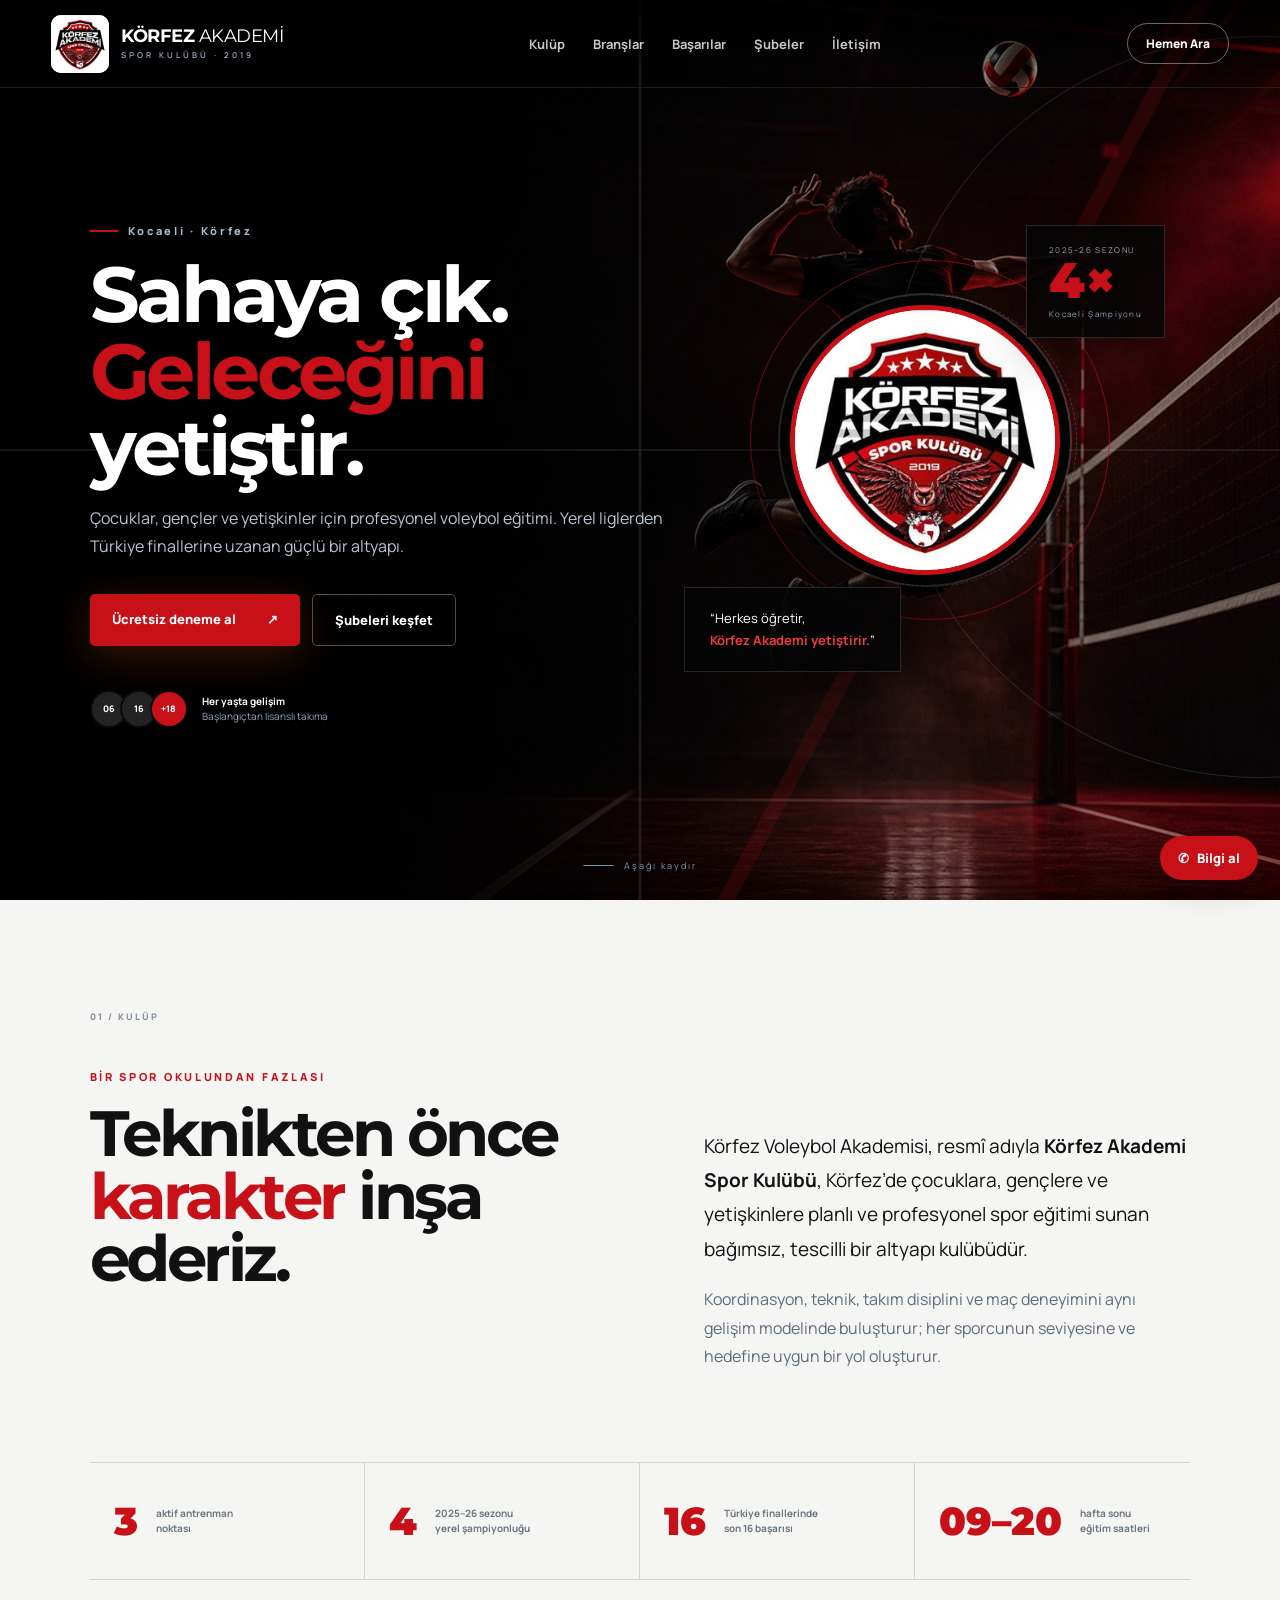
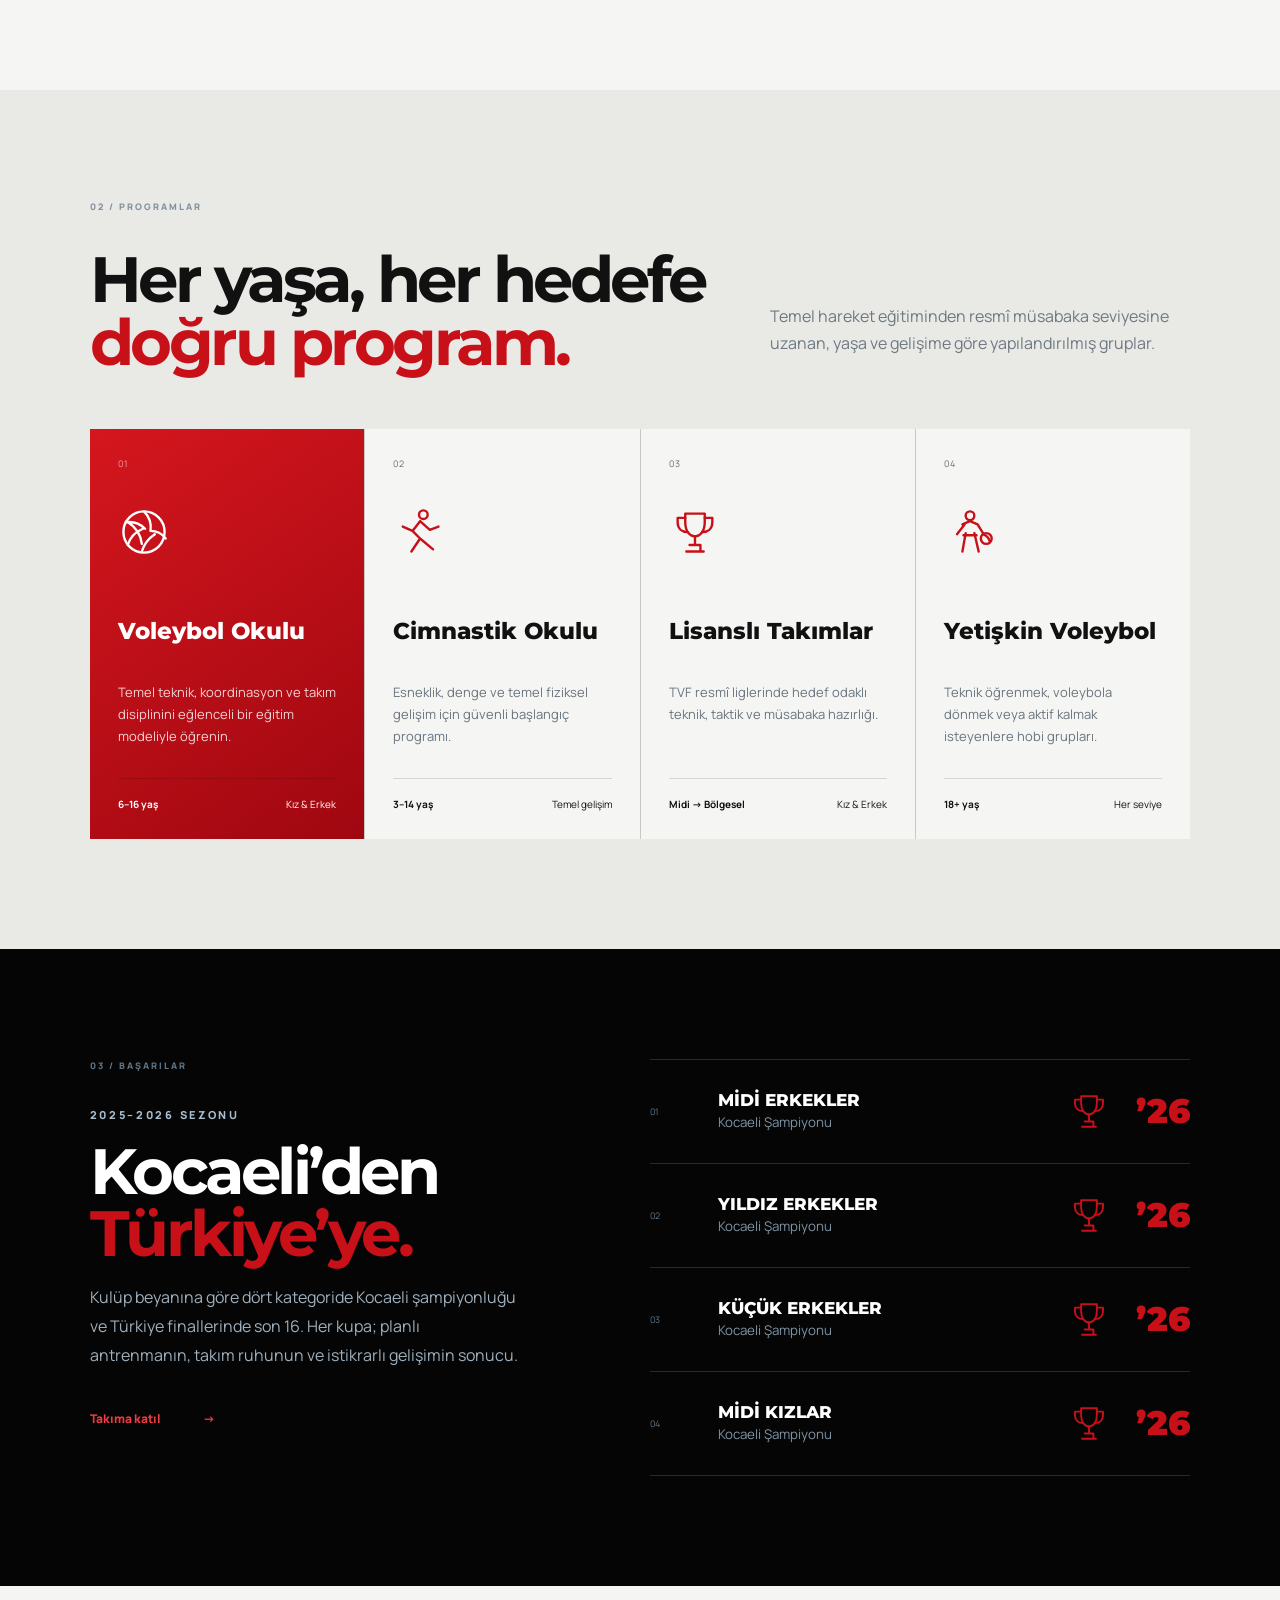
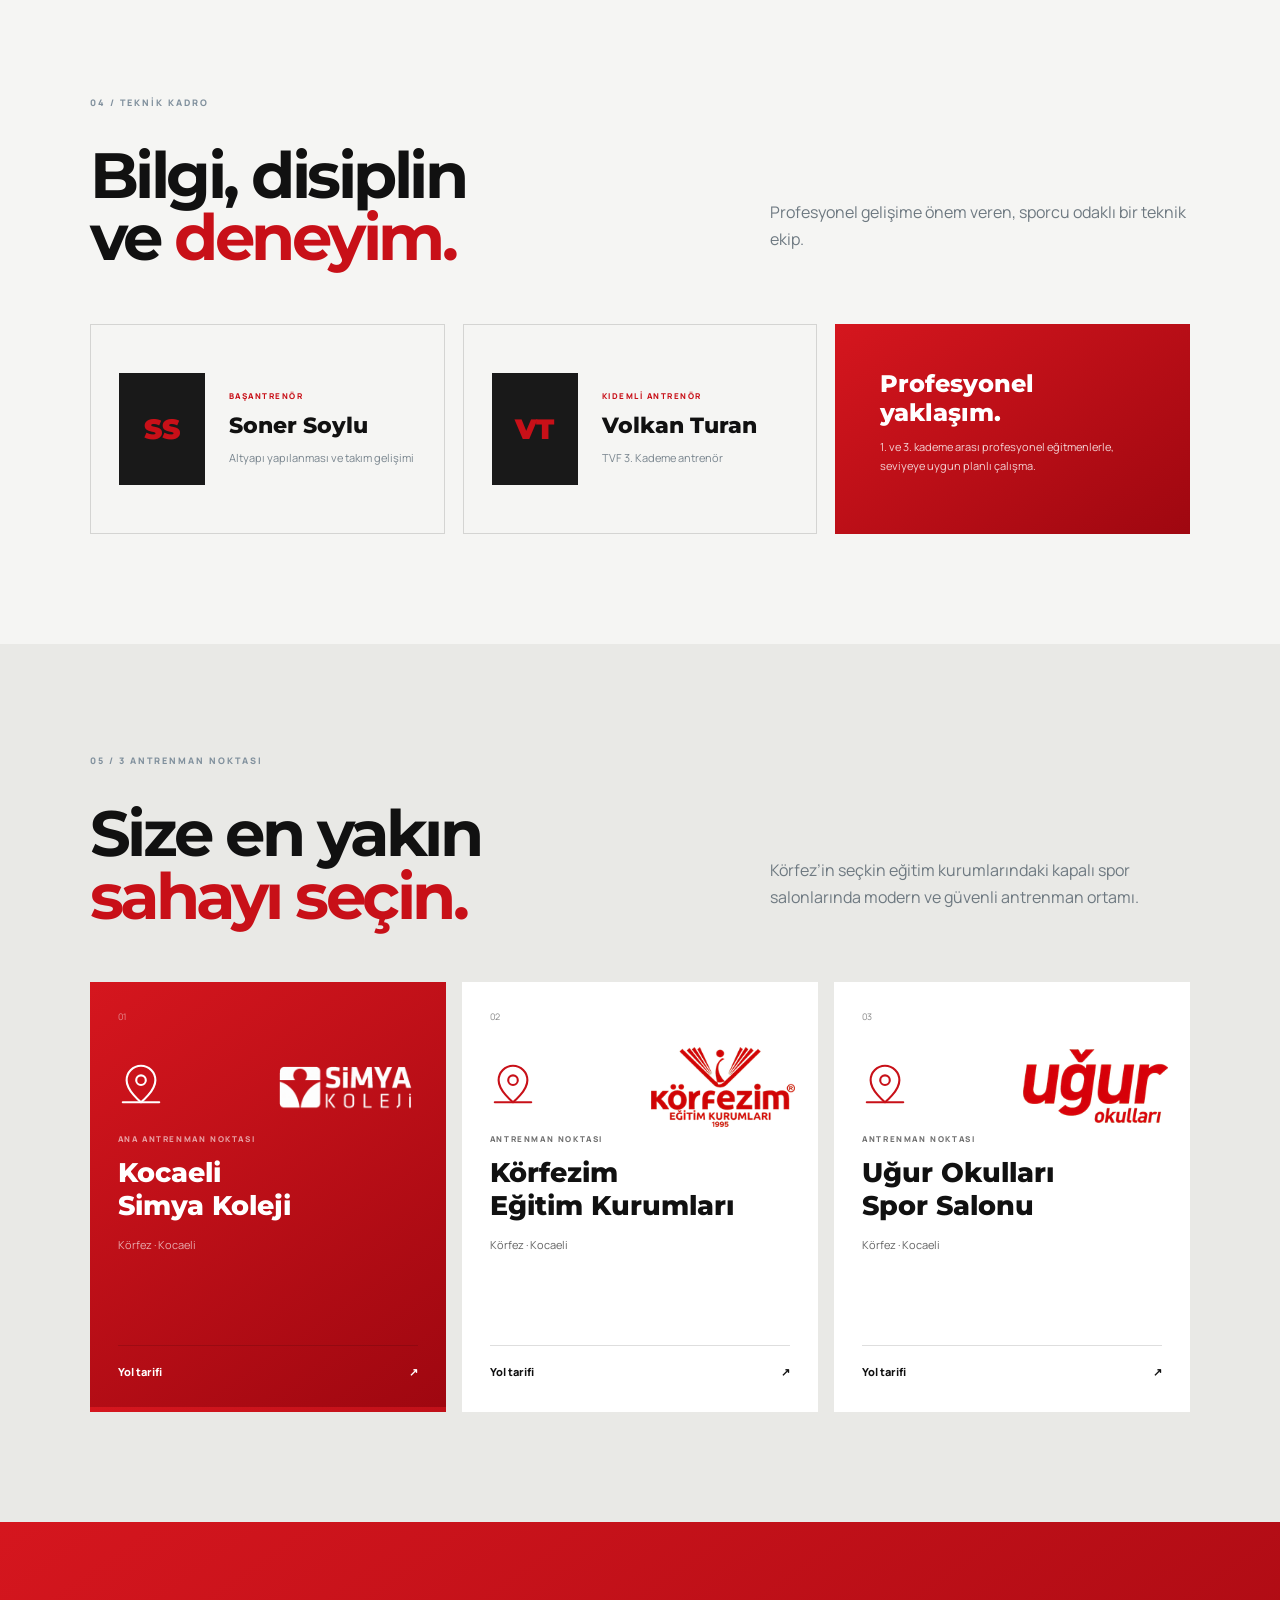
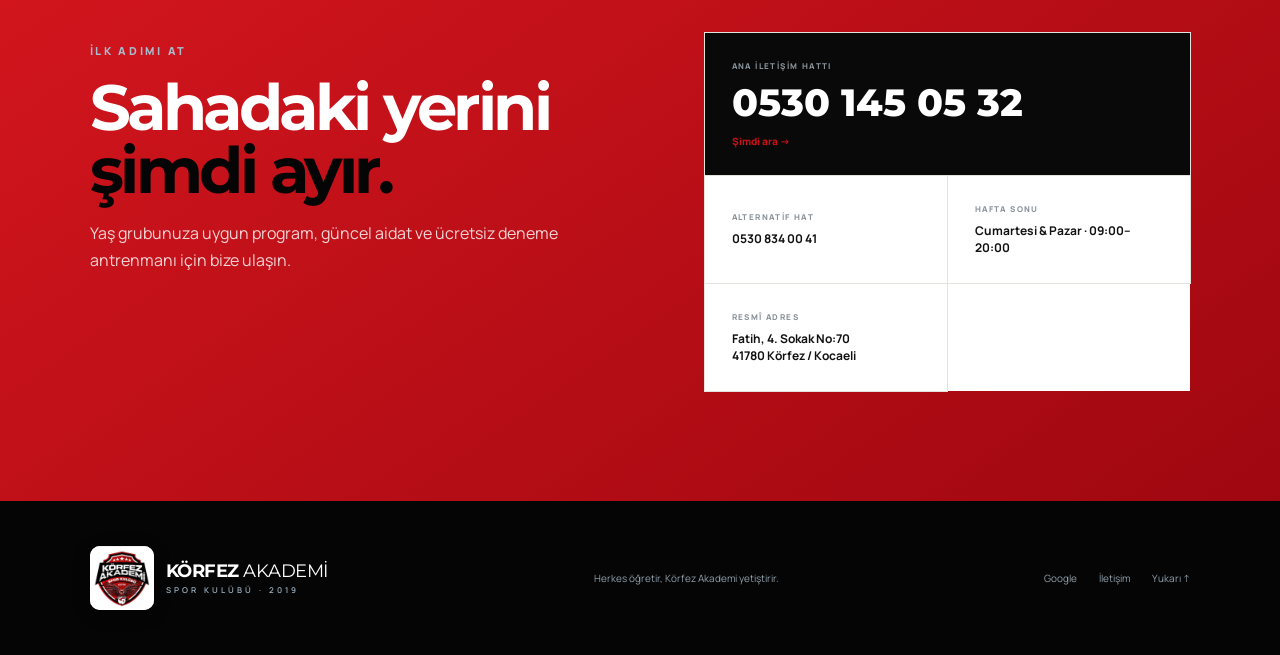
==== index.html @ 5348ca8a "Körfez Akademi web sitesini yayınla" ====
<!doctype html>
<html lang="tr">
<head>
  <meta charset="utf-8">
  <meta name="viewport" content="width=device-width, initial-scale=1">
  <meta name="description" content="Körfez Akademi Spor Kulübü — çocuklar, gençler ve yetişkinler için profesyonel voleybol ve cimnastik eğitimi.">
  <title>Körfez Akademi Spor Kulübü</title>
  <link rel="preconnect" href="https://fonts.googleapis.com">
  <link rel="preconnect" href="https://fonts.gstatic.com" crossorigin>
  <link href="https://fonts.googleapis.com/css2?family=Manrope:wght@400;500;600;700;800&family=Montserrat:wght@700;800;900&display=swap" rel="stylesheet">
  <link rel="stylesheet" href="styles.css">
  <link rel="stylesheet" href="brand.css">
</head>
<body>
  <svg class="icon-sprite" aria-hidden="true">
    <symbol id="icon-volleyball" viewBox="0 0 48 48"><circle cx="24" cy="24" r="19"/><path d="M24 5c5 5 7 11 6 18M7 15c7-1 13 1 18 6M9 36c2-7 7-12 14-15M30 23c6 0 11 3 14 7M22 42c2-7 6-12 12-16M8 14c8 5 13 12 14 21"/></symbol>
    <symbol id="icon-gymnastics" viewBox="0 0 48 48"><circle cx="28" cy="8" r="4"/><path d="M25 14l-7 9 7 7M25 14l9 8 8-3M18 23l-9-4M25 30l-8 12M25 30l12 10"/></symbol>
    <symbol id="icon-trophy" viewBox="0 0 48 48"><path d="M15 7h18v8c0 8-4 13-9 13s-9-5-9-13V7Z"/><path d="M15 11H8v4c0 6 4 9 9 9M33 11h7v4c0 6-4 9-9 9M24 28v8M16 42h16M19 36h10v6"/></symbol>
    <symbol id="icon-training" viewBox="0 0 48 48"><circle cx="24" cy="9" r="4"/><path d="M17 17l7-3 7 3 5 8M19 17l-7 9M20 25l-3 17M28 25l4 17M18 27h12"/><circle cx="39" cy="30" r="5"/><path d="M36 26c3 1 5 3 6 6"/></symbol>
    <symbol id="icon-location" viewBox="0 0 48 48"><path d="M39 20c0 11-15 23-15 23S9 31 9 20a15 15 0 1 1 30 0Z"/><circle cx="24" cy="20" r="5"/><path d="M5 43h38"/></symbol>
  </svg>
  <header class="site-header" id="top">
    <a class="brand" href="#top" aria-label="Körfez Akademi ana sayfa">
      <img src="assets/korfez-akademi-logo.svg" alt="Körfez Akademi Spor Kulübü logosu">
      <span><b>KÖRFEZ</b> AKADEMİ<small>SPOR KULÜBÜ · 2019</small></span>
    </a>
    <button class="menu-btn" aria-expanded="false" aria-controls="site-nav"><span></span><span></span></button>
    <nav id="site-nav">
      <a href="#hakkimizda">Kulüp</a><a href="#branslar">Branşlar</a><a href="#basarilar">Başarılar</a><a href="#subeler">Şubeler</a><a href="#iletisim">İletişim</a>
    </nav>
    <a class="header-cta" href="tel:+905301450532">Hemen Ara</a>
  </header>

  <main>
    <section class="hero">
      <div class="court-lines" aria-hidden="true"></div>
      <div class="hero-copy reveal">
        <p class="eyebrow"><span></span> Kocaeli · Körfez</p>
        <h1>Sahaya çık.<br><em>Geleceğini</em> yetiştir.</h1>
        <p class="hero-lead">Çocuklar, gençler ve yetişkinler için profesyonel voleybol eğitimi. Yerel liglerden Türkiye finallerine uzanan güçlü bir altyapı.</p>
        <div class="hero-actions">
          <a class="btn btn-orange" href="https://wa.me/905301450532?text=Merhaba%2C%20%C3%BCcretsiz%20deneme%20antrenman%C4%B1%20hakk%C4%B1nda%20bilgi%20almak%20istiyorum." target="_blank" rel="noopener">Ücretsiz deneme al <span>↗</span></a>
          <a class="btn btn-ghost" href="#subeler">Şubeleri keşfet</a>
        </div>
        <div class="hero-proof"><span class="avatars"><i>06</i><i>16</i><i>+18</i></span><p><strong>Her yaşta gelişim</strong><br>Başlangıçtan lisanslı takıma</p></div>
      </div>
      <div class="hero-visual reveal">
        <div class="orange-orbit"></div>
        <div class="ball crest"><img src="assets/korfez-akademi-logo.svg" alt="Körfez Akademi Spor Kulübü armalı logosu"></div>
        <div class="score-card"><small>2025–26 SEZONU</small><strong>4×</strong><span>Kocaeli Şampiyonu</span></div>
        <div class="motto-card">“Herkes öğretir,<br><b>Körfez Akademi yetiştirir.</b>”</div>
      </div>
      <a class="scroll-hint" href="#hakkimizda"><span></span> Aşağı kaydır</a>
    </section>

    <section class="intro section" id="hakkimizda">
      <div class="section-label">01 / KULÜP</div>
      <div class="intro-grid">
        <div><p class="eyebrow dark">BİR SPOR OKULUNDAN FAZLASI</p><h2>Teknikten önce<br><em>karakter</em> inşa ederiz.</h2></div>
        <div class="intro-copy"><p>Körfez Voleybol Akademisi, resmî adıyla <strong>Körfez Akademi Spor Kulübü</strong>, Körfez’de çocuklara, gençlere ve yetişkinlere planlı ve profesyonel spor eğitimi sunan bağımsız, tescilli bir altyapı kulübüdür.</p><p>Koordinasyon, teknik, takım disiplini ve maç deneyimini aynı gelişim modelinde buluşturur; her sporcunun seviyesine ve hedefine uygun bir yol oluşturur.</p></div>
      </div>
      <div class="stats">
        <article><strong>3</strong><span>aktif antrenman<br>noktası</span></article>
        <article><strong>4</strong><span>2025–26 sezonu<br>yerel şampiyonluğu</span></article>
        <article><strong>16</strong><span>Türkiye finallerinde<br>son 16 başarısı</span></article>
        <article><strong>09–20</strong><span>hafta sonu<br>eğitim saatleri</span></article>
      </div>
    </section>

    <section class="programs section" id="branslar">
      <div class="section-head"><div><div class="section-label">02 / PROGRAMLAR</div><h2>Her yaşa, her hedefe<br><em>doğru program.</em></h2></div><p>Temel hareket eğitiminden resmî müsabaka seviyesine uzanan, yaşa ve gelişime göre yapılandırılmış gruplar.</p></div>
      <div class="program-grid">
        <article class="program-card featured"><span class="program-no">01</span><div class="program-icon"><svg aria-hidden="true"><use href="#icon-volleyball"/></svg></div><h3>Voleybol Okulu</h3><p>Temel teknik, koordinasyon ve takım disiplinini eğlenceli bir eğitim modeliyle öğrenin.</p><div><b>6–16 yaş</b><span>Kız & Erkek</span></div></article>
        <article class="program-card"><span class="program-no">02</span><div class="program-icon"><svg aria-hidden="true"><use href="#icon-gymnastics"/></svg></div><h3>Cimnastik Okulu</h3><p>Esneklik, denge ve temel fiziksel gelişim için güvenli başlangıç programı.</p><div><b>3–14 yaş</b><span>Temel gelişim</span></div></article>
        <article class="program-card"><span class="program-no">03</span><div class="program-icon"><svg aria-hidden="true"><use href="#icon-trophy"/></svg></div><h3>Lisanslı Takımlar</h3><p>TVF resmî liglerinde hedef odaklı teknik, taktik ve müsabaka hazırlığı.</p><div><b>Midi → Bölgesel</b><span>Kız & Erkek</span></div></article>
        <article class="program-card"><span class="program-no">04</span><div class="program-icon"><svg aria-hidden="true"><use href="#icon-training"/></svg></div><h3>Yetişkin Voleybol</h3><p>Teknik öğrenmek, voleybola dönmek veya aktif kalmak isteyenlere hobi grupları.</p><div><b>18+ yaş</b><span>Her seviye</span></div></article>
      </div>
    </section>

    <section class="achievements section" id="basarilar">
      <div class="achievement-copy"><div class="section-label light">03 / BAŞARILAR</div><p class="eyebrow">2025–2026 SEZONU</p><h2>Kocaeli’den<br><em>Türkiye’ye.</em></h2><p>Kulüp beyanına göre dört kategoride Kocaeli şampiyonluğu ve Türkiye finallerinde son 16. Her kupa; planlı antrenmanın, takım ruhunun ve istikrarlı gelişimin sonucu.</p><a class="text-link" href="#iletisim">Takıma katıl <span>→</span></a></div>
      <div class="trophy-list">
        <article><span>01</span><div><b>MİDİ ERKEKLER</b><small>Kocaeli Şampiyonu</small></div><svg class="trophy-icon" aria-hidden="true"><use href="#icon-trophy"/></svg><i>’26</i></article>
        <article><span>02</span><div><b>YILDIZ ERKEKLER</b><small>Kocaeli Şampiyonu</small></div><svg class="trophy-icon" aria-hidden="true"><use href="#icon-trophy"/></svg><i>’26</i></article>
        <article><span>03</span><div><b>KÜÇÜK ERKEKLER</b><small>Kocaeli Şampiyonu</small></div><svg class="trophy-icon" aria-hidden="true"><use href="#icon-trophy"/></svg><i>’26</i></article>
        <article><span>04</span><div><b>MİDİ KIZLAR</b><small>Kocaeli Şampiyonu</small></div><svg class="trophy-icon" aria-hidden="true"><use href="#icon-trophy"/></svg><i>’26</i></article>
      </div>
    </section>

    <section class="coaches section">
      <div class="section-head"><div><div class="section-label">04 / TEKNİK KADRO</div><h2>Bilgi, disiplin<br>ve <em>deneyim.</em></h2></div><p>Profesyonel gelişime önem veren, sporcu odaklı bir teknik ekip.</p></div>
      <div class="coach-grid"><article><span>SS</span><div><small>BAŞANTRENÖR</small><h3>Soner Soylu</h3><p>Altyapı yapılanması ve takım gelişimi</p></div></article><article><span>VT</span><div><small>KIDEMLİ ANTRENÖR</small><h3>Volkan Turan</h3><p>TVF 3. Kademe antrenör</p></div></article><aside><b>Profesyonel yaklaşım.</b><p>1. ve 3. kademe arası profesyonel eğitmenlerle, seviyeye uygun planlı çalışma.</p></aside></div>
    </section>

    <section class="locations section" id="subeler">
      <div class="section-head"><div><div class="section-label">05 / 3 ANTRENMAN NOKTASI</div><h2>Size en yakın<br><em>sahayı seçin.</em></h2></div><p>Körfez’in seçkin eğitim kurumlarındaki kapalı spor salonlarında modern ve güvenli antrenman ortamı.</p></div>
      <div class="location-grid">
        <article class="location-card primary"><div class="location-num">01</div><div class="location-pin"><svg aria-hidden="true"><use href="#icon-location"/></svg></div><img class="location-logo" src="assets/simya-logo-white.svg" alt="Simya Koleji"><p>ANA ANTRENMAN NOKTASI</p><h3>Kocaeli<br>Simya Koleji</h3><span>Körfez · Kocaeli</span><a href="https://www.google.com/maps/search/?api=1&query=Kocaeli+Simya+Koleji+K%C3%B6rfez" target="_blank" rel="noopener">Yol tarifi <b>↗</b></a></article>
        <article class="location-card"><div class="location-num">02</div><div class="location-pin"><svg aria-hidden="true"><use href="#icon-location"/></svg></div><img class="location-logo korfezim-logo" src="assets/korfezim-logo-red.svg" alt="Körfezim Eğitim Kurumları"><p>ANTRENMAN NOKTASI</p><h3>Körfezim<br>Eğitim Kurumları</h3><span>Körfez · Kocaeli</span><a href="https://www.google.com/maps/search/?api=1&query=K%C3%B6rfezim+E%C4%9Fitim+Kurumlar%C4%B1+K%C3%B6rfez" target="_blank" rel="noopener">Yol tarifi <b>↗</b></a></article>
        <article class="location-card"><div class="location-num">03</div><div class="location-pin"><svg aria-hidden="true"><use href="#icon-location"/></svg></div><img class="location-logo ugur-logo" src="assets/ugur-okullari-logo-red.svg" alt="Uğur Okulları"><p>ANTRENMAN NOKTASI</p><h3>Uğur Okulları<br>Spor Salonu</h3><span>Körfez · Kocaeli</span><a href="https://www.google.com/maps/search/?api=1&query=U%C4%9Fur+Okullar%C4%B1+K%C3%B6rfez+Kocaeli" target="_blank" rel="noopener">Yol tarifi <b>↗</b></a></article>
      </div>
    </section>

    <section class="contact section" id="iletisim">
      <div class="contact-title"><p class="eyebrow">İLK ADIMI AT</p><h2>Sahadaki yerini<br><em>şimdi ayır.</em></h2><p>Yaş grubunuza uygun program, güncel aidat ve ücretsiz deneme antrenmanı için bize ulaşın.</p></div>
      <div class="contact-panel"><a class="phone-main" href="tel:+905301450532"><small>ANA İLETİŞİM HATTI</small><strong>0530 145 05 32</strong><span>Şimdi ara →</span></a><a href="tel:+905308340041"><small>ALTERNATİF HAT</small><b>0530 834 00 41</b></a><div><small>HAFTA SONU</small><b>Cumartesi & Pazar · 09:00–20:00</b></div><div><small>RESMÎ ADRES</small><b>Fatih, 4. Sokak No:70<br>41780 Körfez / Kocaeli</b></div></div>
    </section>
  </main>

  <footer><a class="brand footer-brand" href="#top"><img src="assets/korfez-akademi-logo.svg" alt="Körfez Akademi logosu"><span><b>KÖRFEZ</b> AKADEMİ<small>SPOR KULÜBÜ · 2019</small></span></a><p>Herkes öğretir, Körfez Akademi yetiştirir.</p><div><a href="https://www.google.com.tr/search?q=k%C3%B6rfez+voleybol+akademi" target="_blank" rel="noopener">Google</a><a href="tel:+905301450532">İletişim</a><a href="#top">Yukarı ↑</a></div></footer>
  <a class="floating-wa" href="https://wa.me/905301450532?text=Merhaba%2C%20K%C3%B6rfez%20Akademi%20hakk%C4%B1nda%20bilgi%20almak%20istiyorum." target="_blank" rel="noopener" aria-label="WhatsApp üzerinden ulaş">✆<span>Bilgi al</span></a>
  <script src="app.js"></script>
</body>
</html>
---- styles.css ----
:root{--navy:#071c2f;--navy2:#102c46;--orange:#ff5a1f;--cream:#f4f1e9;--ink:#0b1f32;--muted:#66717c;--line:rgba(11,31,50,.14)}*{box-sizing:border-box}html{scroll-behavior:smooth}body{margin:0;background:var(--cream);color:var(--ink);font-family:Manrope,Arial,sans-serif}a{color:inherit;text-decoration:none}.site-header{height:88px;display:flex;align-items:center;padding:0 max(4vw,28px);position:absolute;z-index:20;width:100%;color:#fff;border-bottom:1px solid rgba(255,255,255,.12)}.brand{display:flex;align-items:center;gap:12px;font-family:Montserrat;font-size:18px;letter-spacing:-.5px}.brand>span:last-child{line-height:.9}.brand b{color:#fff}.brand small{display:block;font:600 8px/1 Manrope;letter-spacing:3px;margin-top:7px;color:#9cb0c1}.brand-mark{width:38px;height:38px;border-radius:50%;border:8px solid var(--orange);display:grid;place-items:center;transform:rotate(-28deg)}.brand-mark:before,.brand-mark:after,.brand-mark span{content:"";display:block;position:absolute;background:var(--orange)}.brand-mark:before{width:5px;height:25px}.brand-mark:after{height:5px;width:25px}.brand-mark span{width:28px;height:5px;transform:rotate(45deg)}nav{display:flex;gap:28px;margin:auto;font-size:13px;font-weight:700}nav a{opacity:.78;transition:.2s}nav a:hover{opacity:1;color:#ff7b4a}.header-cta{border:1px solid rgba(255,255,255,.4);padding:11px 18px;border-radius:99px;font-size:12px;font-weight:800}.menu-btn{display:none}.hero{min-height:780px;height:100vh;max-height:980px;background:radial-gradient(circle at 77% 40%,#173c5e 0,#0c2842 29%,var(--navy) 61%);color:#fff;position:relative;overflow:hidden;display:grid;grid-template-columns:54% 46%;align-items:center;padding:110px max(7vw,40px) 70px}.court-lines{position:absolute;inset:0;opacity:.13;background:linear-gradient(90deg,transparent 49.85%,#fff 50%,transparent 50.15%),linear-gradient(0deg,transparent 49.85%,#fff 50%,transparent 50.15%)}.court-lines:after{content:"";position:absolute;width:740px;height:740px;border:1px solid #fff;border-radius:50%;right:-350px;top:4%}.hero-copy{position:relative;z-index:2;max-width:750px}.eyebrow{font-weight:800;font-size:11px;letter-spacing:2.7px;color:#a8bdce;display:flex;align-items:center;gap:10px}.eyebrow span{width:28px;height:2px;background:var(--orange)}h1,h2{font-family:Montserrat;margin:18px 0;letter-spacing:-3.5px;line-height:.98}h1{font-size:clamp(52px,6.1vw,94px)}h1 em,h2 em{font-style:normal;color:var(--orange)}.hero-lead{font-size:16px;line-height:1.75;color:#b8c6d2;max-width:610px}.hero-actions{display:flex;gap:12px;margin:34px 0}.btn{border-radius:5px;padding:16px 22px;font-size:13px;font-weight:800}.btn-orange{background:var(--orange);box-shadow:0 10px 40px rgba(255,90,31,.22)}.btn-orange span{margin-left:28px}.btn-ghost{border:1px solid rgba(255,255,255,.3)}.hero-proof{display:flex;align-items:center;margin-top:44px}.avatars{display:flex}.avatars i{font-style:normal;width:38px;height:38px;border-radius:50%;display:grid;place-items:center;background:#183a57;border:2px solid var(--navy);margin-right:-8px;font-size:9px;font-weight:800}.avatars i:last-child{background:var(--orange)}.hero-proof p{margin:0 0 0 22px;font-size:10px;color:#92a7b8;line-height:1.5}.hero-proof strong{color:#fff}.hero-visual{position:relative;height:560px}.orange-orbit{position:absolute;width:360px;height:360px;border:1px solid rgba(255,90,31,.5);border-radius:50%;top:70px;left:13%}.orange-orbit:after{content:"";position:absolute;width:290px;height:290px;border:1px dashed rgba(255,255,255,.2);border-radius:50%;inset:34px}.ball{position:absolute;top:115px;left:21%;width:270px;height:270px;border-radius:50%;background:linear-gradient(145deg,#ff7b3e,#ea4110);box-shadow:-35px 40px 100px rgba(0,0,0,.5),inset 20px 0 28px rgba(255,255,255,.16);overflow:hidden;transform:rotate(14deg)}.ball span{position:absolute;border:18px solid #f4d8c3;border-radius:50%}.ball span:nth-child(1){width:290px;height:140px;left:-145px;top:-25px}.ball span:nth-child(2){width:250px;height:300px;left:80px;top:60px}.ball span:nth-child(3){width:250px;height:300px;left:-35px;top:180px}.score-card,.motto-card{position:absolute;background:rgba(7,28,47,.84);backdrop-filter:blur(12px);border:1px solid rgba(255,255,255,.14);box-shadow:0 22px 50px rgba(0,0,0,.24)}.score-card{right:5%;top:35px;padding:18px 22px}.score-card small,.score-card span{display:block;color:#91a8ba;font-size:8px;letter-spacing:1.3px}.score-card strong{display:block;font:900 50px Montserrat;color:var(--orange);line-height:1.05}.motto-card{left:0;bottom:78px;padding:20px 25px;font-size:13px;line-height:1.65}.motto-card b{color:#ff7b4a}.scroll-hint{position:absolute;bottom:28px;left:50%;transform:translateX(-50%);font-size:9px;letter-spacing:2px;color:#8198aa;display:flex;gap:10px;align-items:center}.scroll-hint span{width:30px;height:1px;background:#8198aa}.section{padding:110px max(7vw,40px)}.section-label{font-size:9px;font-weight:800;letter-spacing:2px;color:#80909d;margin-bottom:35px}.intro-grid{display:grid;grid-template-columns:1fr 1fr;gap:10vw}.eyebrow.dark{color:var(--orange)}h2{font-size:clamp(40px,5vw,72px)}.intro-copy{padding-top:52px;font-size:16px;line-height:1.8;color:#5f6d78}.intro-copy p:first-child{font-size:19px;color:var(--ink)}.stats{display:grid;grid-template-columns:repeat(4,1fr);border-top:1px solid var(--line);border-bottom:1px solid var(--line);margin-top:75px}.stats article{padding:34px 24px;border-right:1px solid var(--line);display:flex;align-items:center;gap:18px}.stats article:last-child{border:0}.stats strong{font:900 39px Montserrat;color:var(--orange)}.stats span{font-size:10px;line-height:1.5;font-weight:700;color:#6a7680}.programs{background:#e9e7df}.section-head{display:flex;justify-content:space-between;align-items:flex-end;margin-bottom:55px}.section-head h2{margin-bottom:0}.section-head>p{max-width:420px;color:#6e7981;line-height:1.7}.program-grid{display:grid;grid-template-columns:repeat(4,1fr);gap:1px;background:#c9c8c2}.program-card{background:var(--cream);padding:28px;min-height:410px;display:flex;flex-direction:column;transition:.25s}.program-card:hover{transform:translateY(-6px);position:relative;z-index:2;box-shadow:0 18px 40px rgba(7,28,47,.1)}.program-card.featured{background:var(--orange);color:#fff}.program-no{font-size:9px;letter-spacing:1px;opacity:.6}.program-icon{font-size:44px;margin:36px 0}.program-card h3{font:800 23px Montserrat}.program-card p{font-size:13px;line-height:1.7;color:#69747d}.program-card.featured p{color:#ffe0d4}.program-card>div:last-child{border-top:1px solid rgba(0,0,0,.13);margin-top:auto;padding-top:18px;display:flex;justify-content:space-between;font-size:10px}.achievements{background:var(--navy);color:#fff;display:grid;grid-template-columns:1fr 1.25fr;gap:10vw}.section-label.light{color:#60778a}.achievement-copy>p:not(.eyebrow){color:#9eb0be;line-height:1.8;max-width:480px}.text-link{display:inline-block;margin-top:25px;font-size:12px;font-weight:800;color:#ff7d4d}.text-link span{margin-left:40px}.trophy-list{border-top:1px solid rgba(255,255,255,.15)}.trophy-list article{height:104px;border-bottom:1px solid rgba(255,255,255,.15);display:grid;grid-template-columns:50px 1fr auto;align-items:center}.trophy-list article>span{font-size:9px;color:#60788d}.trophy-list b{font:800 17px Montserrat;display:block}.trophy-list small{color:#7f94a5}.trophy-list i{font:900 34px Montserrat;color:var(--orange)}.coaches{background:var(--cream)}.coach-grid{display:grid;grid-template-columns:1fr 1fr 1fr;gap:18px}.coach-grid article,.coach-grid aside{min-height:210px;padding:28px;border:1px solid var(--line);display:flex;align-items:center;gap:24px}.coach-grid article>span{min-width:86px;height:112px;background:var(--navy2);color:var(--orange);display:grid;place-items:center;font:900 28px Montserrat}.coach-grid small{font-size:8px;letter-spacing:1.5px;color:var(--orange);font-weight:800}.coach-grid h3{font:800 22px Montserrat;margin:8px 0}.coach-grid p{font-size:11px;color:#78848d}.coach-grid aside{display:block;background:var(--orange);color:#fff;border:0;padding:45px}.coach-grid aside b{font:800 24px Montserrat}.coach-grid aside p{color:#ffe2d7;line-height:1.7}.locations{background:#e9e7df}.location-grid{display:grid;grid-template-columns:repeat(3,1fr);gap:16px}.location-card{background:#fff;min-height:430px;padding:28px;position:relative;display:flex;flex-direction:column;border-bottom:5px solid transparent;transition:.25s}.location-card:hover{border-color:var(--orange);transform:translateY(-6px)}.location-card.primary{background:var(--orange);color:#fff}.location-num{font-size:9px;opacity:.5}.location-pin{font-size:40px;margin:38px 0 18px}.location-card p{font-size:8px;letter-spacing:1.6px;font-weight:800;opacity:.6}.location-card h3{font:800 27px/1.2 Montserrat;margin:5px 0 15px}.location-card>span{font-size:11px;opacity:.65}.location-card a{margin-top:auto;border-top:1px solid rgba(0,0,0,.13);padding-top:18px;font-size:11px;font-weight:800;display:flex;justify-content:space-between}.contact{background:var(--orange);color:#fff;display:grid;grid-template-columns:1fr 1fr;gap:10vw}.contact-title>p:last-child{color:#ffded3;line-height:1.7;max-width:480px}.contact-title em{color:var(--navy)}.contact-panel{background:#fff;color:var(--ink);display:grid;grid-template-columns:1fr 1fr}.contact-panel>*{padding:27px;border:1px solid #e5e3dd;margin:-.5px;display:flex;flex-direction:column;justify-content:center;gap:8px}.contact-panel small{font-size:8px;letter-spacing:1.4px;color:#89939b;font-weight:800}.contact-panel b{font-size:12px}.contact-panel .phone-main{grid-column:span 2;background:var(--navy);color:#fff}.phone-main strong{font:800 clamp(29px,3vw,45px) Montserrat}.phone-main span{color:var(--orange);font-size:10px;font-weight:800}footer{background:#041421;color:#91a1ae;display:flex;align-items:center;justify-content:space-between;padding:45px max(7vw,40px);font-size:10px}.footer-brand{color:#fff}.footer-brand b{color:#fff}footer>div{display:flex;gap:22px}.floating-wa{position:fixed;z-index:30;right:22px;bottom:20px;background:var(--orange);color:#fff;border-radius:99px;padding:13px 18px;font-weight:900;box-shadow:0 8px 30px rgba(0,0,0,.2);display:flex;gap:8px;align-items:center;font-size:13px}.reveal{animation:rise .7s ease both}@keyframes rise{from{opacity:0;transform:translateY(22px)}to{opacity:1;transform:none}}@media(max-width:900px){.site-header{height:72px}.header-cta,nav{display:none}.menu-btn{margin-left:auto;background:none;border:0;display:grid;gap:6px;padding:10px}.menu-btn span{display:block;width:25px;height:2px;background:#fff}nav.open{display:flex;position:absolute;top:72px;left:0;right:0;background:var(--navy);padding:24px;flex-direction:column}.hero{height:auto;min-height:940px;grid-template-columns:1fr;padding-top:130px}.hero-visual{height:410px}.ball{width:200px;height:200px}.orange-orbit{width:270px;height:270px}.score-card{right:0}.intro-grid,.achievements,.contact{grid-template-columns:1fr}.stats,.program-grid{grid-template-columns:1fr 1fr}.coach-grid,.location-grid{grid-template-columns:1fr}.section-head{display:block}.section-head>p{margin-top:20px}.location-card{min-height:350px}.contact{gap:45px}}@media(max-width:560px){.hero,.section{padding-left:22px;padding-right:22px}h1{letter-spacing:-2px}.hero-actions{flex-direction:column}.hero-visual{margin-left:-15px}.stats,.program-grid,.contact-panel{grid-template-columns:1fr}.stats article{border-right:0;border-bottom:1px solid var(--line)}.contact-panel .phone-main{grid-column:span 1}.coach-grid article{align-items:flex-start}.location-card{min-height:320px}footer{flex-direction:column;gap:28px;text-align:center}.floating-wa span{display:none}.floating-wa{width:48px;height:48px;justify-content:center;padding:0}}
---- brand.css ----
:root{
  --navy:#090909;
  --navy2:#191919;
  --orange:#c81018;
  --cream:#f5f5f3;
  --ink:#111;
  --muted:#6d6d6d;
  --line:rgba(17,17,17,.14);
}

.icon-sprite{position:absolute;width:0;height:0;overflow:hidden}
.program-icon svg,.location-pin svg{width:52px;height:52px;display:block;fill:none;stroke:currentColor;stroke-width:2.2;stroke-linecap:round;stroke-linejoin:round}
.program-card:not(.featured) .program-icon{color:#c81018}
.program-card.featured .program-icon{color:#fff}
.location-pin{color:#c81018}
.location-card.primary .location-pin{color:#fff}
.location-pin svg{width:46px;height:46px}
.trophy-list article{grid-template-columns:50px 1fr 50px auto;gap:18px}
.trophy-icon{width:42px;height:42px;fill:none;stroke:#c81018;stroke-width:2.2;stroke-linecap:round;stroke-linejoin:round}
.location-logo{position:absolute;top:70px;right:24px;width:155px;height:72px;object-fit:cover;object-position:center;display:block}
.location-logo.korfezim-logo{top:65px;right:20px;width:150px;height:80px;object-fit:contain}
.location-logo.ugur-logo{top:66px;right:22px;width:145px;height:76px;object-fit:contain}

@media(max-width:1100px) and (min-width:901px){
  .location-logo{width:120px;right:16px}
}

.site-header{background:linear-gradient(180deg,rgba(0,0,0,.82),transparent)}
.brand img{width:58px;height:58px;object-fit:cover;border-radius:10px;background:#fff;box-shadow:0 4px 18px rgba(0,0,0,.22)}
.brand>span:last-child{line-height:.9}
.hero{background-image:linear-gradient(90deg,rgba(0,0,0,.96) 0%,rgba(0,0,0,.84) 38%,rgba(0,0,0,.42) 70%,rgba(0,0,0,.34) 100%),url("assets/hero-volleyball-bg.svg");background-size:cover;background-position:center}
.hero:before{content:"";position:absolute;inset:0;background:linear-gradient(118deg,transparent 0 68%,rgba(200,16,24,.13) 68% 69%,transparent 69%)}
.orange-orbit{border-color:rgba(200,16,24,.62)}
.crest{background:#fff;transform:rotate(0);border:5px solid #c81018;box-shadow:-30px 40px 100px rgba(0,0,0,.58),0 0 0 10px #050505,0 0 0 12px rgba(255,255,255,.18)}
.crest img{width:100%;height:100%;object-fit:cover;display:block}
.ball span{display:none}
.score-card,.motto-card{background:rgba(5,5,5,.87)}
.programs,.locations{background:#e9e9e6}
.program-card.featured,.coach-grid aside,.location-card.primary,.contact{background:linear-gradient(145deg,#d5161e,#9f0710)}
.program-card.featured p,.coach-grid aside p,.contact-title>p:last-child{color:#f3d4d5}
.text-link,.motto-card b,nav a:hover{color:#ef3b42}
.avatars i{background:#232323}.avatars i:last-child{background:#c81018}
.achievements,footer{background:#050505}
.contact-title em{color:#050505}
.floating-wa{background:#c81018}
.header-cta:hover,.btn-orange:hover,.floating-wa:hover{background:#e3242c}
.btn,.header-cta,.location-card,.program-card{transition:transform .2s ease,background .2s ease,box-shadow .2s ease}
.btn:hover,.header-cta:hover{transform:translateY(-2px)}
.footer-brand img{width:64px;height:64px}


@media(max-width:900px){
  .brand img{width:48px;height:48px}
  .brand>span:last-child{font-size:14px}
  .brand small{font-size:6px;letter-spacing:2px}
  .crest{border-width:4px}
}

@media(prefers-reduced-motion:reduce){
  html{scroll-behavior:auto}
  *,*:before,*:after{animation-duration:.01ms!important;animation-iteration-count:1!important;transition-duration:.01ms!important}
}
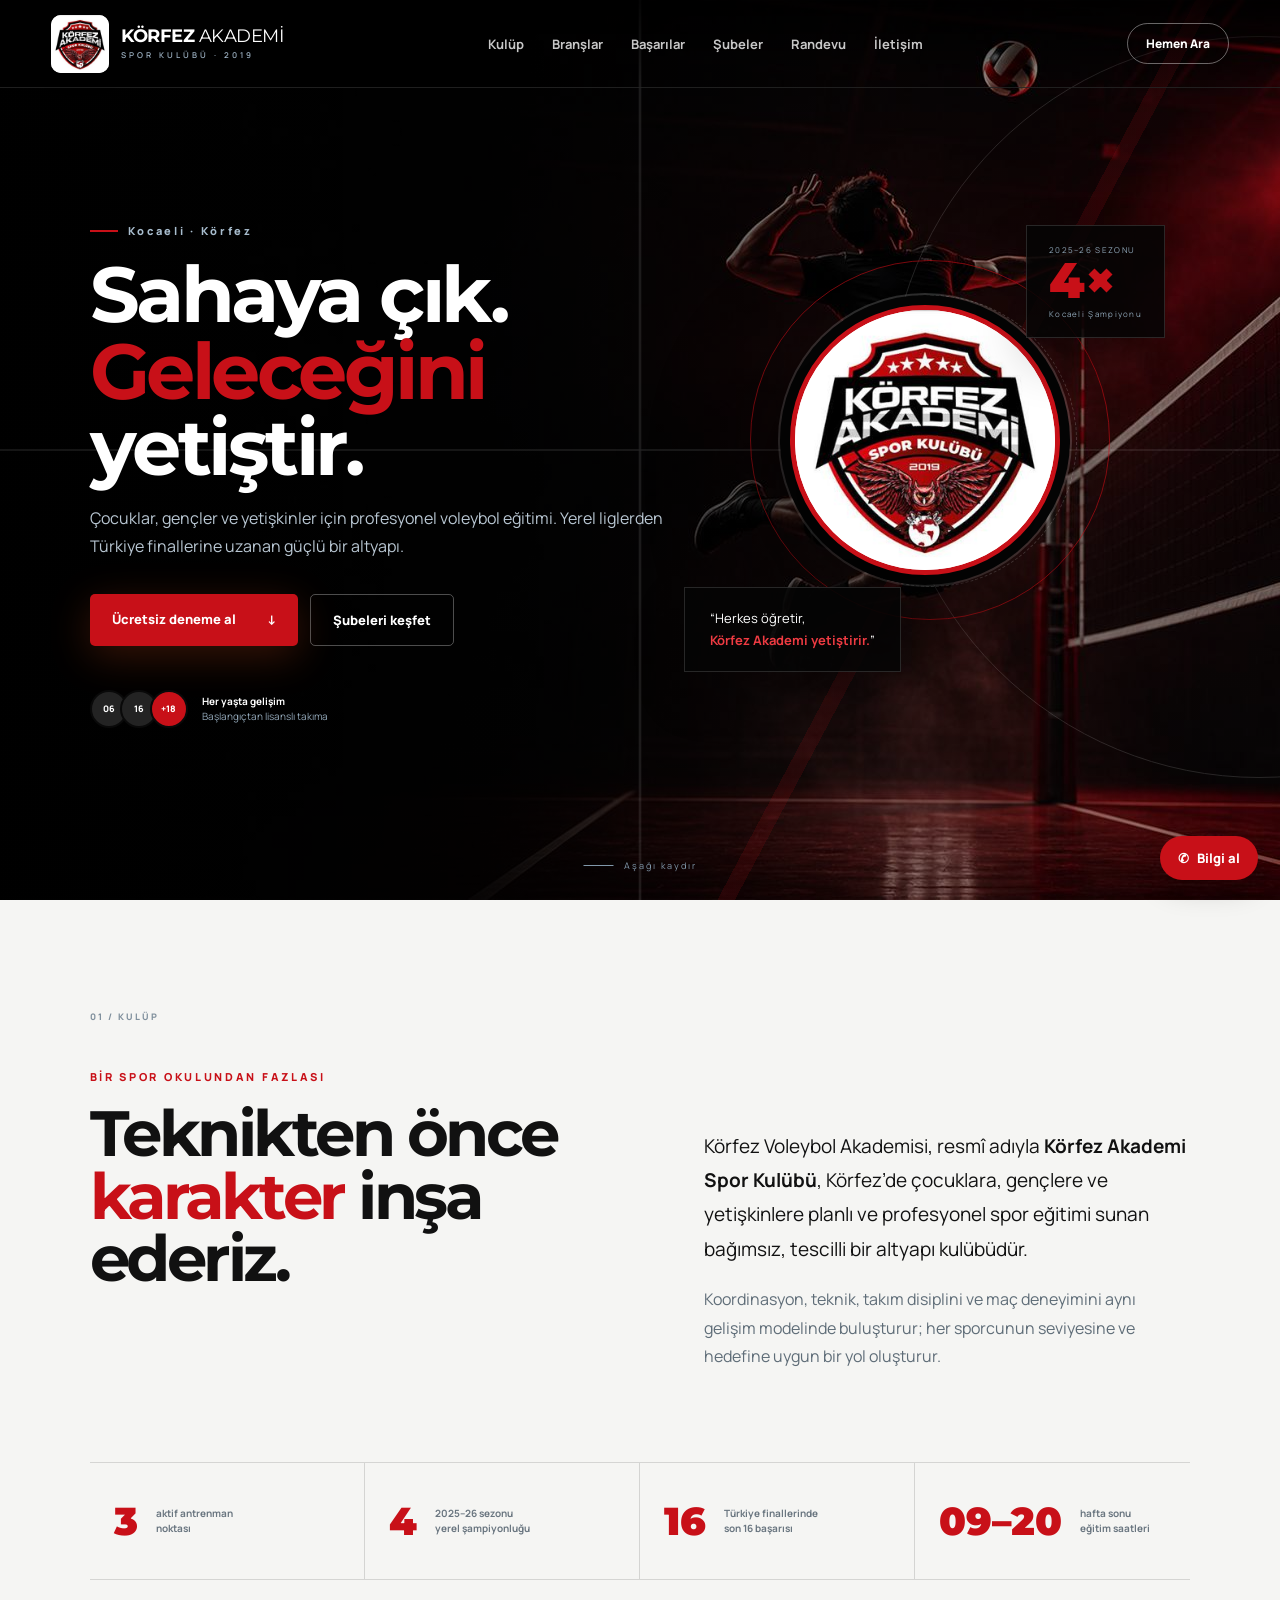
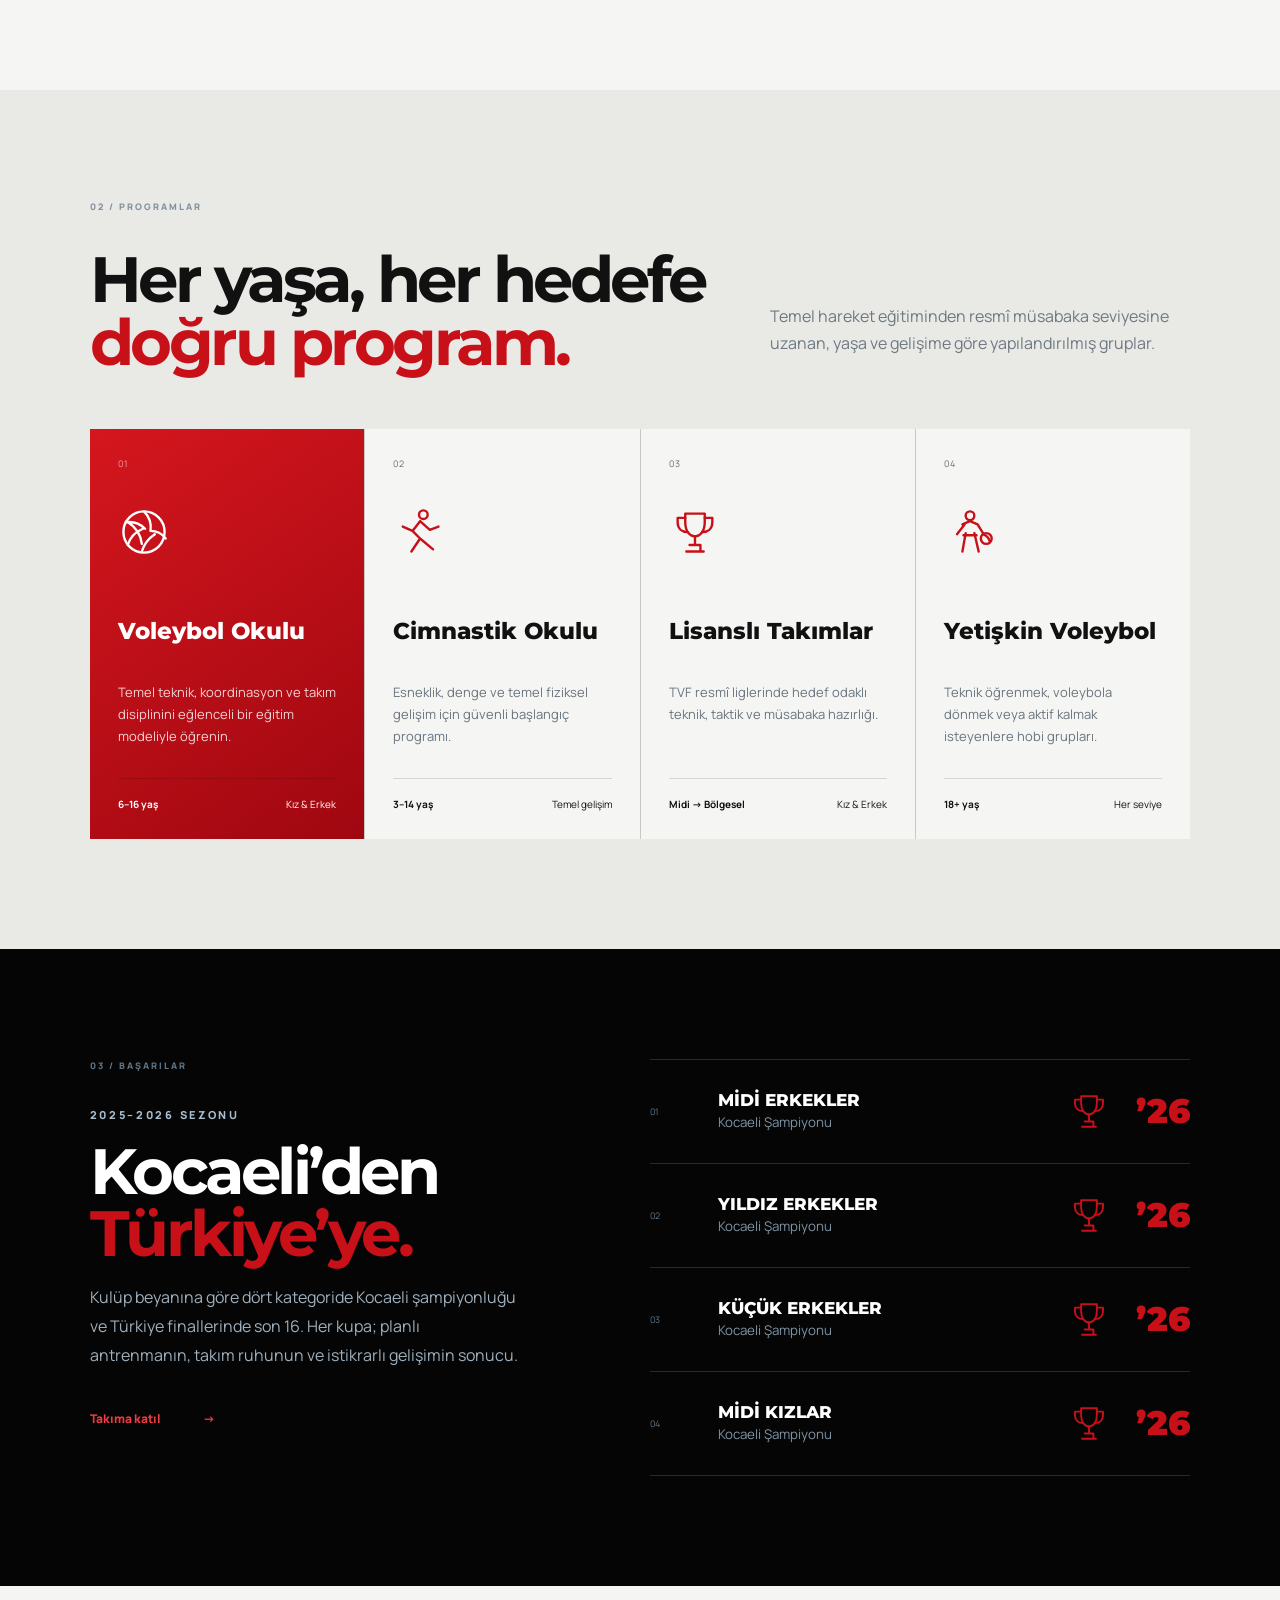
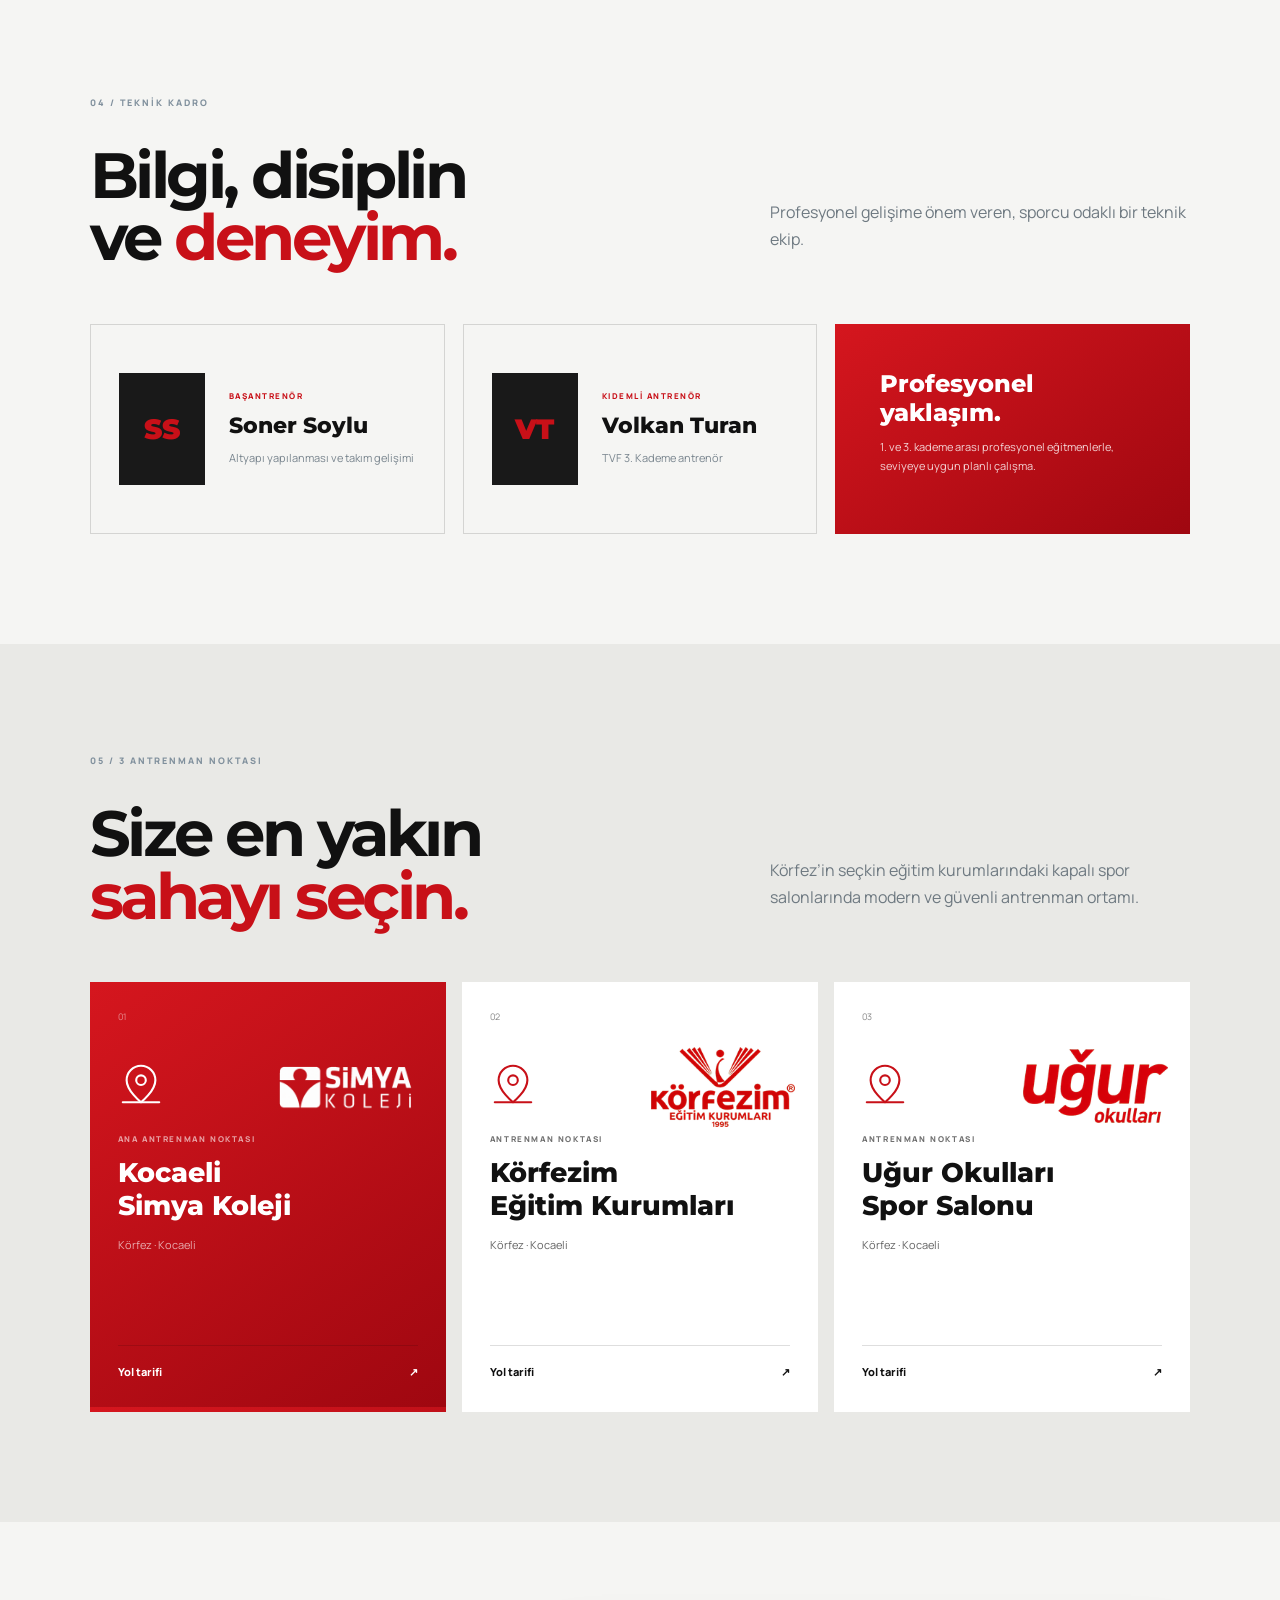
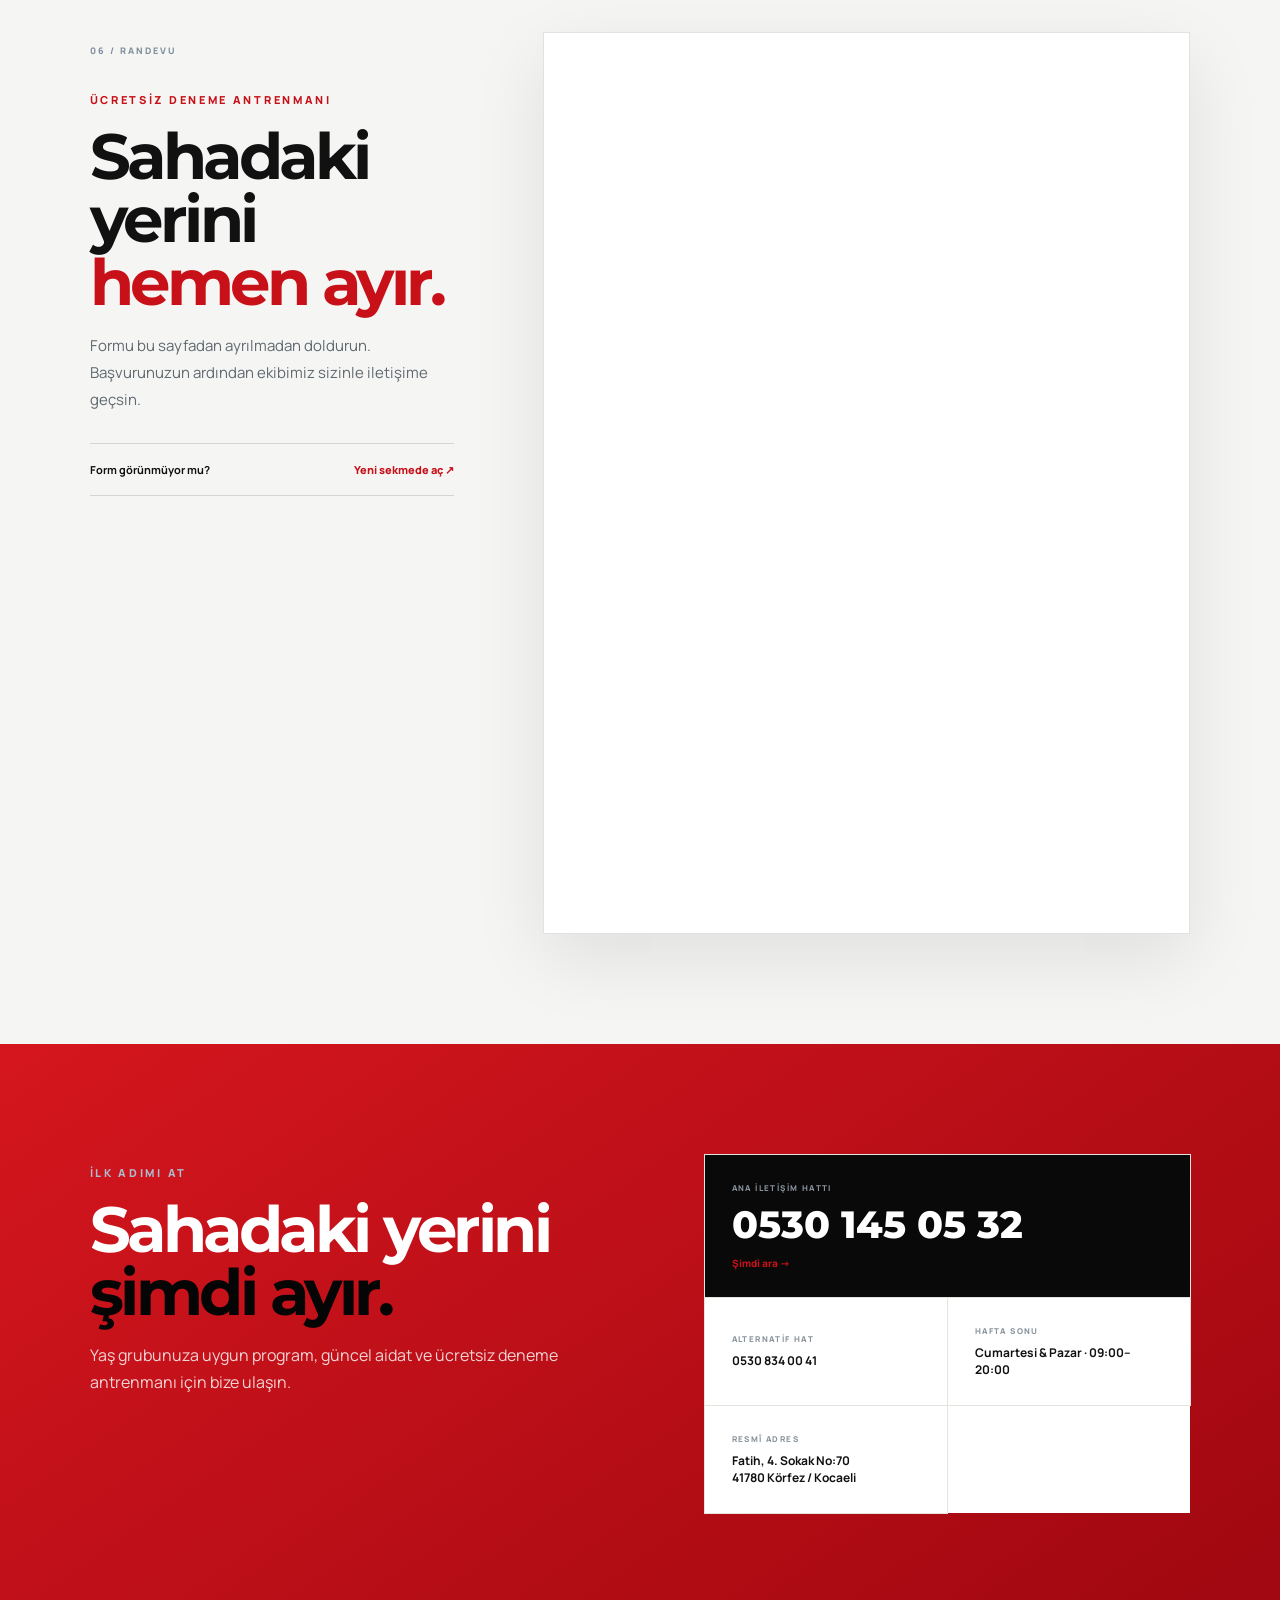
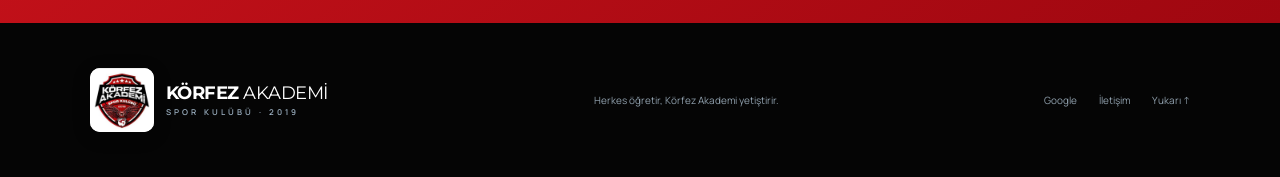
==== commit ff5fd4af: "Site içine randevu formu ekle" ====
--- a/index.html
+++ b/index.html
@@ -10,6 +10,7 @@
   <link href="https://fonts.googleapis.com/css2?family=Manrope:wght@400;500;600;700;800&family=Montserrat:wght@700;800;900&display=swap" rel="stylesheet">
   <link rel="stylesheet" href="styles.css">
   <link rel="stylesheet" href="brand.css">
+  <link rel="stylesheet" href="mobile.css?v=20260718-3">
 </head>
 <body>
   <svg class="icon-sprite" aria-hidden="true">
@@ -24,9 +25,9 @@
       <img src="assets/korfez-akademi-logo.svg" alt="Körfez Akademi Spor Kulübü logosu">
       <span><b>KÖRFEZ</b> AKADEMİ<small>SPOR KULÜBÜ · 2019</small></span>
     </a>
-    <button class="menu-btn" aria-expanded="false" aria-controls="site-nav"><span></span><span></span></button>
+    <button class="menu-btn" aria-expanded="false" aria-controls="site-nav" aria-label="Menüyü aç"><span></span><span></span></button>
     <nav id="site-nav">
-      <a href="#hakkimizda">Kulüp</a><a href="#branslar">Branşlar</a><a href="#basarilar">Başarılar</a><a href="#subeler">Şubeler</a><a href="#iletisim">İletişim</a>
+      <a href="#hakkimizda">Kulüp</a><a href="#branslar">Branşlar</a><a href="#basarilar">Başarılar</a><a href="#subeler">Şubeler</a><a href="#randevu">Randevu</a><a href="#iletisim">İletişim</a>
     </nav>
     <a class="header-cta" href="tel:+905301450532">Hemen Ara</a>
   </header>
@@ -39,7 +40,7 @@
         <h1>Sahaya çık.<br><em>Geleceğini</em> yetiştir.</h1>
         <p class="hero-lead">Çocuklar, gençler ve yetişkinler için profesyonel voleybol eğitimi. Yerel liglerden Türkiye finallerine uzanan güçlü bir altyapı.</p>
         <div class="hero-actions">
-          <a class="btn btn-orange" href="https://wa.me/905301450532?text=Merhaba%2C%20%C3%BCcretsiz%20deneme%20antrenman%C4%B1%20hakk%C4%B1nda%20bilgi%20almak%20istiyorum." target="_blank" rel="noopener">Ücretsiz deneme al <span>↗</span></a>
+          <a class="btn btn-orange" href="#randevu">Ücretsiz deneme al <span>↓</span></a>
           <a class="btn btn-ghost" href="#subeler">Şubeleri keşfet</a>
         </div>
         <div class="hero-proof"><span class="avatars"><i>06</i><i>16</i><i>+18</i></span><p><strong>Her yaşta gelişim</strong><br>Başlangıçtan lisanslı takıma</p></div>
@@ -101,6 +102,19 @@
       </div>
     </section>
 
+    <section class="appointment section" id="randevu">
+      <div class="appointment-intro">
+        <div class="section-label">06 / RANDEVU</div>
+        <p class="eyebrow dark">ÜCRETSİZ DENEME ANTRENMANI</p>
+        <h2>Sahadaki yerini<br><em>hemen ayır.</em></h2>
+        <p>Formu bu sayfadan ayrılmadan doldurun. Başvurunuzun ardından ekibimiz sizinle iletişime geçsin.</p>
+        <div class="appointment-note"><strong>Form görünmüyor mu?</strong><a href="https://docs.google.com/forms/d/e/1FAIpQLSdoKX0KM5MPPpHvXVLyQ_nyCopHtt8PnUpsLSG7y7KCUBYP7g/viewform" target="_blank" rel="noopener">Yeni sekmede aç ↗</a></div>
+      </div>
+      <div class="appointment-form">
+        <iframe src="https://docs.google.com/forms/d/e/1FAIpQLSdoKX0KM5MPPpHvXVLyQ_nyCopHtt8PnUpsLSG7y7KCUBYP7g/viewform?embedded=true" title="Körfez Akademi randevu formu" loading="lazy">Yükleniyor…</iframe>
+      </div>
+    </section>
+
     <section class="contact section" id="iletisim">
       <div class="contact-title"><p class="eyebrow">İLK ADIMI AT</p><h2>Sahadaki yerini<br><em>şimdi ayır.</em></h2><p>Yaş grubunuza uygun program, güncel aidat ve ücretsiz deneme antrenmanı için bize ulaşın.</p></div>
       <div class="contact-panel"><a class="phone-main" href="tel:+905301450532"><small>ANA İLETİŞİM HATTI</small><strong>0530 145 05 32</strong><span>Şimdi ara →</span></a><a href="tel:+905308340041"><small>ALTERNATİF HAT</small><b>0530 834 00 41</b></a><div><small>HAFTA SONU</small><b>Cumartesi & Pazar · 09:00–20:00</b></div><div><small>RESMÎ ADRES</small><b>Fatih, 4. Sokak No:70<br>41780 Körfez / Kocaeli</b></div></div>
--- a/brand.css
+++ b/brand.css
@@ -48,12 +48,22 @@
 .btn:hover,.header-cta:hover{transform:translateY(-2px)}
 .footer-brand img{width:64px;height:64px}
 
+.appointment{display:grid;grid-template-columns:minmax(280px,.72fr) minmax(520px,1.28fr);gap:7vw;align-items:start;background:#f5f5f3}
+.appointment-intro{position:sticky;top:38px;padding-top:12px}
+.appointment-intro h2{font-size:clamp(44px,5vw,70px)}
+.appointment-intro>p:not(.eyebrow){max-width:470px;color:#606970;font-size:15px;line-height:1.8}
+.appointment-note{margin-top:30px;padding:18px 0;border-top:1px solid var(--line);border-bottom:1px solid var(--line);display:flex;justify-content:space-between;gap:20px;font-size:11px}
+.appointment-note a{color:#c81018;font-weight:800}
+.appointment-form{overflow:hidden;background:#fff;border:1px solid rgba(17,17,17,.12);box-shadow:0 24px 70px rgba(0,0,0,.09)}
+.appointment-form iframe{display:block;width:100%;height:900px;border:0;background:#fff}
+
 
 @media(max-width:900px){
   .brand img{width:48px;height:48px}
   .brand>span:last-child{font-size:14px}
   .brand small{font-size:6px;letter-spacing:2px}
   .crest{border-width:4px}
+  .appointment{grid-template-columns:1fr;gap:35px}.appointment-intro{position:static}.appointment-form iframe{height:920px}
 }
 
 @media(prefers-reduced-motion:reduce){
--- a/mobile.css
+++ b/mobile.css
@@ -0,0 +1,47 @@
+/* Mobile-only redesign. Desktop layout remains untouched. */
+@media (max-width:700px){
+  body{overflow-x:hidden}
+  .site-header{position:absolute;height:76px;padding:0 18px;background:rgba(5,5,5,.78);backdrop-filter:blur(12px)}
+  .brand{gap:9px}.brand img{width:46px;height:46px;border-radius:8px}.brand>span:last-child{font-size:13px}.brand small{font-size:5.5px;letter-spacing:1.7px;margin-top:6px}
+  .menu-btn{width:42px;height:42px;place-content:center;border:1px solid rgba(255,255,255,.18);border-radius:50%}
+  nav.open{top:76px;min-height:calc(100svh - 76px);padding:38px 24px;background:rgba(5,5,5,.98);gap:0}
+  nav.open a{font:800 26px/1 Montserrat;padding:18px 0;border-bottom:1px solid rgba(255,255,255,.1);opacity:1}
+
+  .hero{display:block;height:auto;min-height:880px;max-height:none;padding:118px 20px 38px;background-position:67% center}
+  .hero:after{content:"";position:absolute;inset:0;background:linear-gradient(180deg,rgba(0,0,0,.15),rgba(0,0,0,.12) 45%,rgba(0,0,0,.78) 100%);pointer-events:none}
+  .hero-copy,.hero-visual,.scroll-hint{z-index:2}
+  .hero-copy{max-width:none}.hero .eyebrow{font-size:9px;margin-bottom:16px}
+  h1{font-size:clamp(45px,13.2vw,56px);line-height:.95;letter-spacing:-2.5px;margin:12px 0 22px}
+  .hero-lead{font-size:14px;line-height:1.65;max-width:340px;color:#d1d1d1}
+  .hero-actions{display:grid;grid-template-columns:1fr 1fr;gap:9px;margin:24px 0}.hero-actions .btn{display:flex;align-items:center;justify-content:center;min-height:52px;padding:12px 10px;text-align:center}.btn-orange span{margin-left:8px}
+  .hero-proof{margin-top:24px}.hero-proof p{font-size:9px}.avatars i{width:34px;height:34px}
+  .hero-visual{height:350px;margin:12px 0 0}.orange-orbit{width:230px;height:230px;left:50%;top:20px;transform:translateX(-50%)}.orange-orbit:after{width:184px;height:184px;inset:22px}
+  .crest{width:176px;height:176px;left:50%;top:47px;transform:translateX(-50%)}
+  .score-card{top:auto;right:0;bottom:0;width:138px;min-height:96px;padding:13px 14px;display:flex;flex-direction:column;justify-content:center}.score-card strong{font-size:34px}.score-card small,.score-card span{font-size:7px}
+  .motto-card{left:0;bottom:0;width:calc(100% - 150px);min-height:96px;padding:14px 15px;font-size:10px;display:flex;flex-direction:column;justify-content:center}
+  .scroll-hint{display:none}
+
+  .section{padding:72px 20px}.section-label{margin-bottom:22px}.section-head{margin-bottom:32px}.section-head h2,.intro-grid h2{font-size:42px;letter-spacing:-2.2px}.section-head>p{font-size:13px;line-height:1.65}
+  .intro-grid{display:block}.intro-copy{padding-top:18px;font-size:14px}.intro-copy p:first-child{font-size:16px}
+  .stats{grid-template-columns:1fr 1fr;margin-top:38px}.stats article{min-height:112px;padding:18px 12px;display:block;border-right:1px solid var(--line)}.stats article:nth-child(2n){border-right:0}.stats strong{display:block;font-size:32px;margin-bottom:7px}.stats span{font-size:9px}
+
+  .program-grid,.location-grid{display:flex;gap:12px;overflow-x:auto;scroll-snap-type:x mandatory;background:transparent;padding:0 20px 16px;margin-left:-20px;margin-right:-20px;scrollbar-width:none}.program-grid::-webkit-scrollbar,.location-grid::-webkit-scrollbar{display:none}
+  .program-card{flex:0 0 82vw;min-height:360px;scroll-snap-align:center}.program-icon{margin:26px 0}.program-card h3{font-size:22px}
+  .location-card{flex:0 0 82vw;min-height:390px;scroll-snap-align:center}.location-logo{right:20px}.location-card h3{font-size:25px}
+
+  .achievements{display:block}.achievement-copy{margin-bottom:48px}.achievement-copy h2{font-size:46px}.achievement-copy>p:not(.eyebrow){font-size:14px}.trophy-list article{height:96px;grid-template-columns:24px 1fr 36px auto;gap:8px}.trophy-list b{font-size:13px}.trophy-list small{font-size:9px}.trophy-icon{width:30px;height:30px}.trophy-list i{font-size:28px}
+
+  .coach-grid{display:block}.coach-grid>*{margin-bottom:12px}.coach-grid article,.coach-grid aside{min-height:170px;padding:22px}.coach-grid article>span{min-width:70px;height:92px}.coach-grid aside{padding:30px}
+
+  .appointment{display:block}.appointment-intro{margin-bottom:30px}.appointment-intro h2{font-size:44px}.appointment-intro>p:not(.eyebrow){font-size:13px}.appointment-note{display:block}.appointment-note a{display:block;margin-top:8px}.appointment-form{margin-left:-20px;margin-right:-20px;border-left:0;border-right:0;box-shadow:none}.appointment-form iframe{height:980px}
+
+  .contact{display:block}.contact-title{margin-bottom:36px}.contact-title h2{font-size:46px}.contact-panel{display:block}.contact-panel>*{min-height:94px}.contact-panel .phone-main{min-height:145px}.phone-main strong{font-size:30px}
+  footer{padding:42px 20px 88px}.footer-brand img{width:58px;height:58px}footer>div{flex-wrap:wrap;justify-content:center}
+  .floating-wa{right:16px;bottom:16px;width:54px;height:54px}
+}
+
+@media (max-width:370px){
+  .brand>span:last-child{display:none}
+  h1{font-size:43px}.hero-actions{grid-template-columns:1fr}.hero{min-height:920px}
+  .program-card,.location-card{flex-basis:86vw}
+}
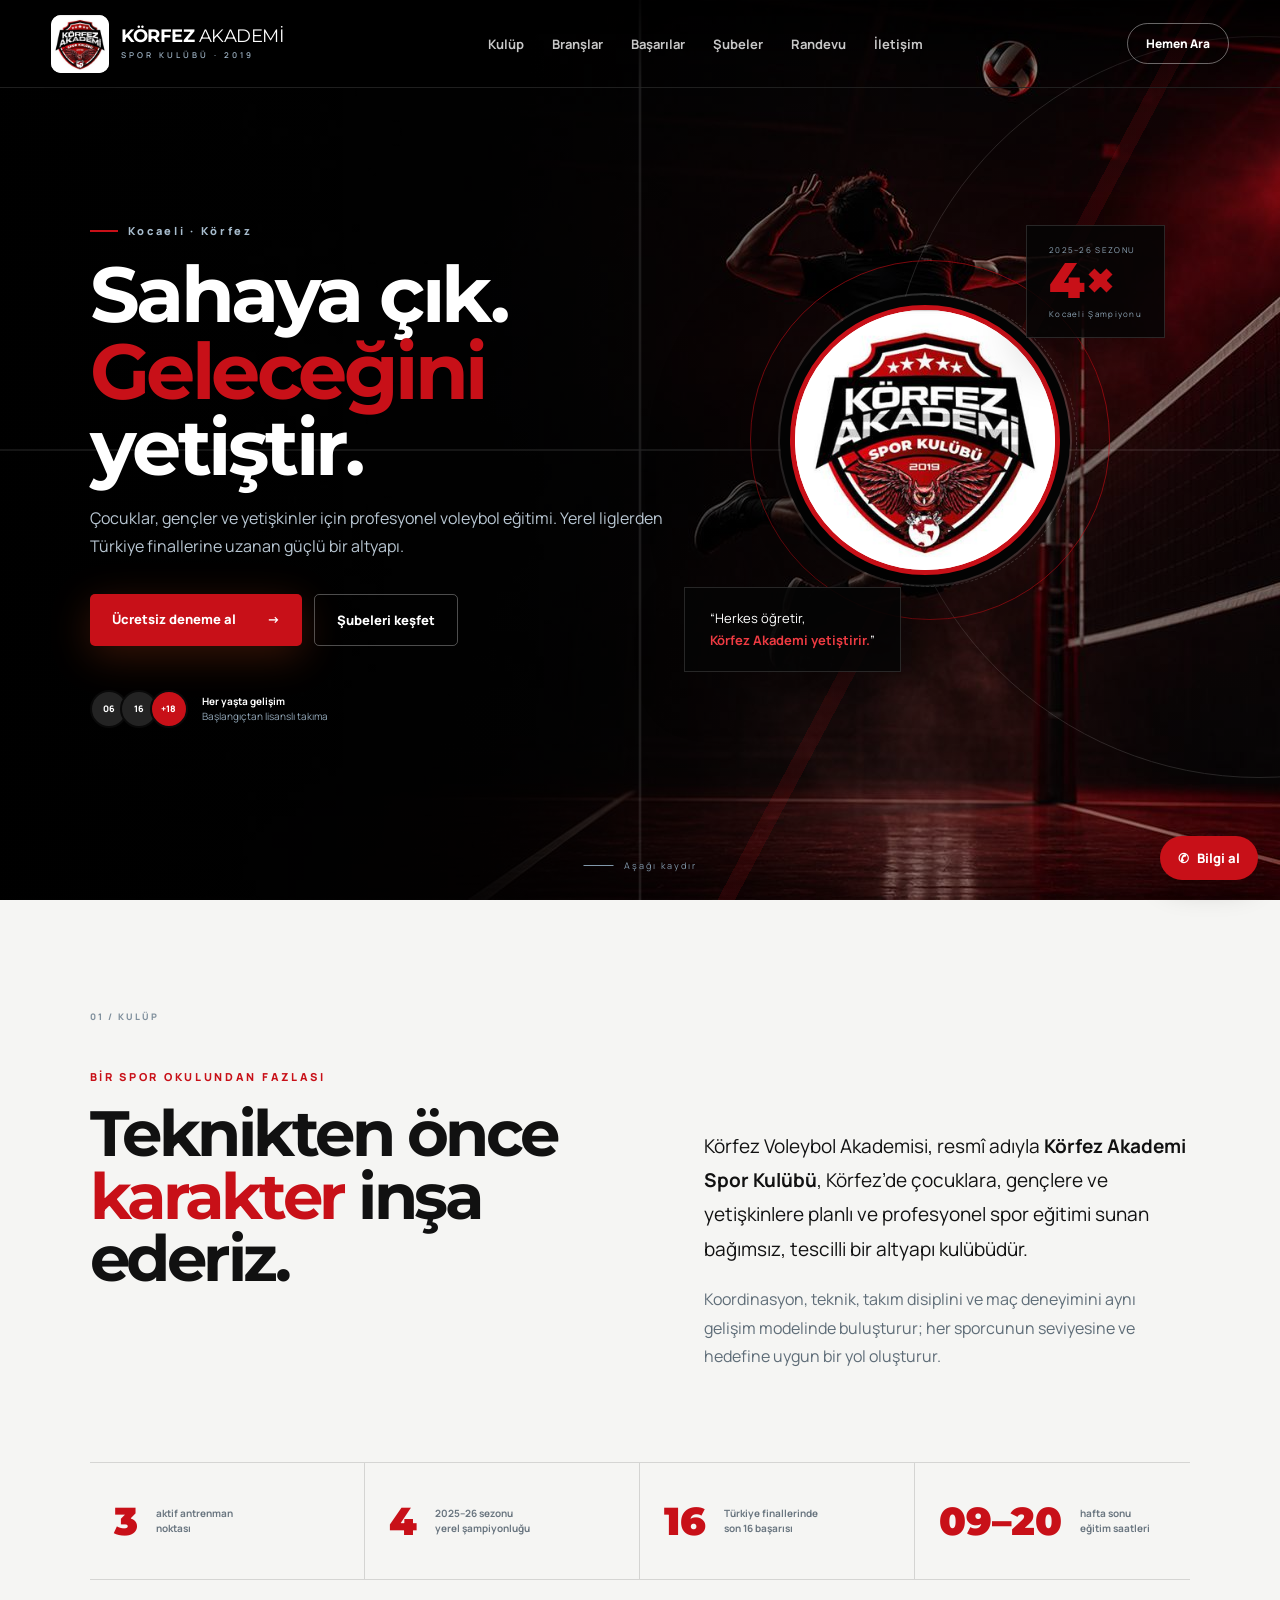
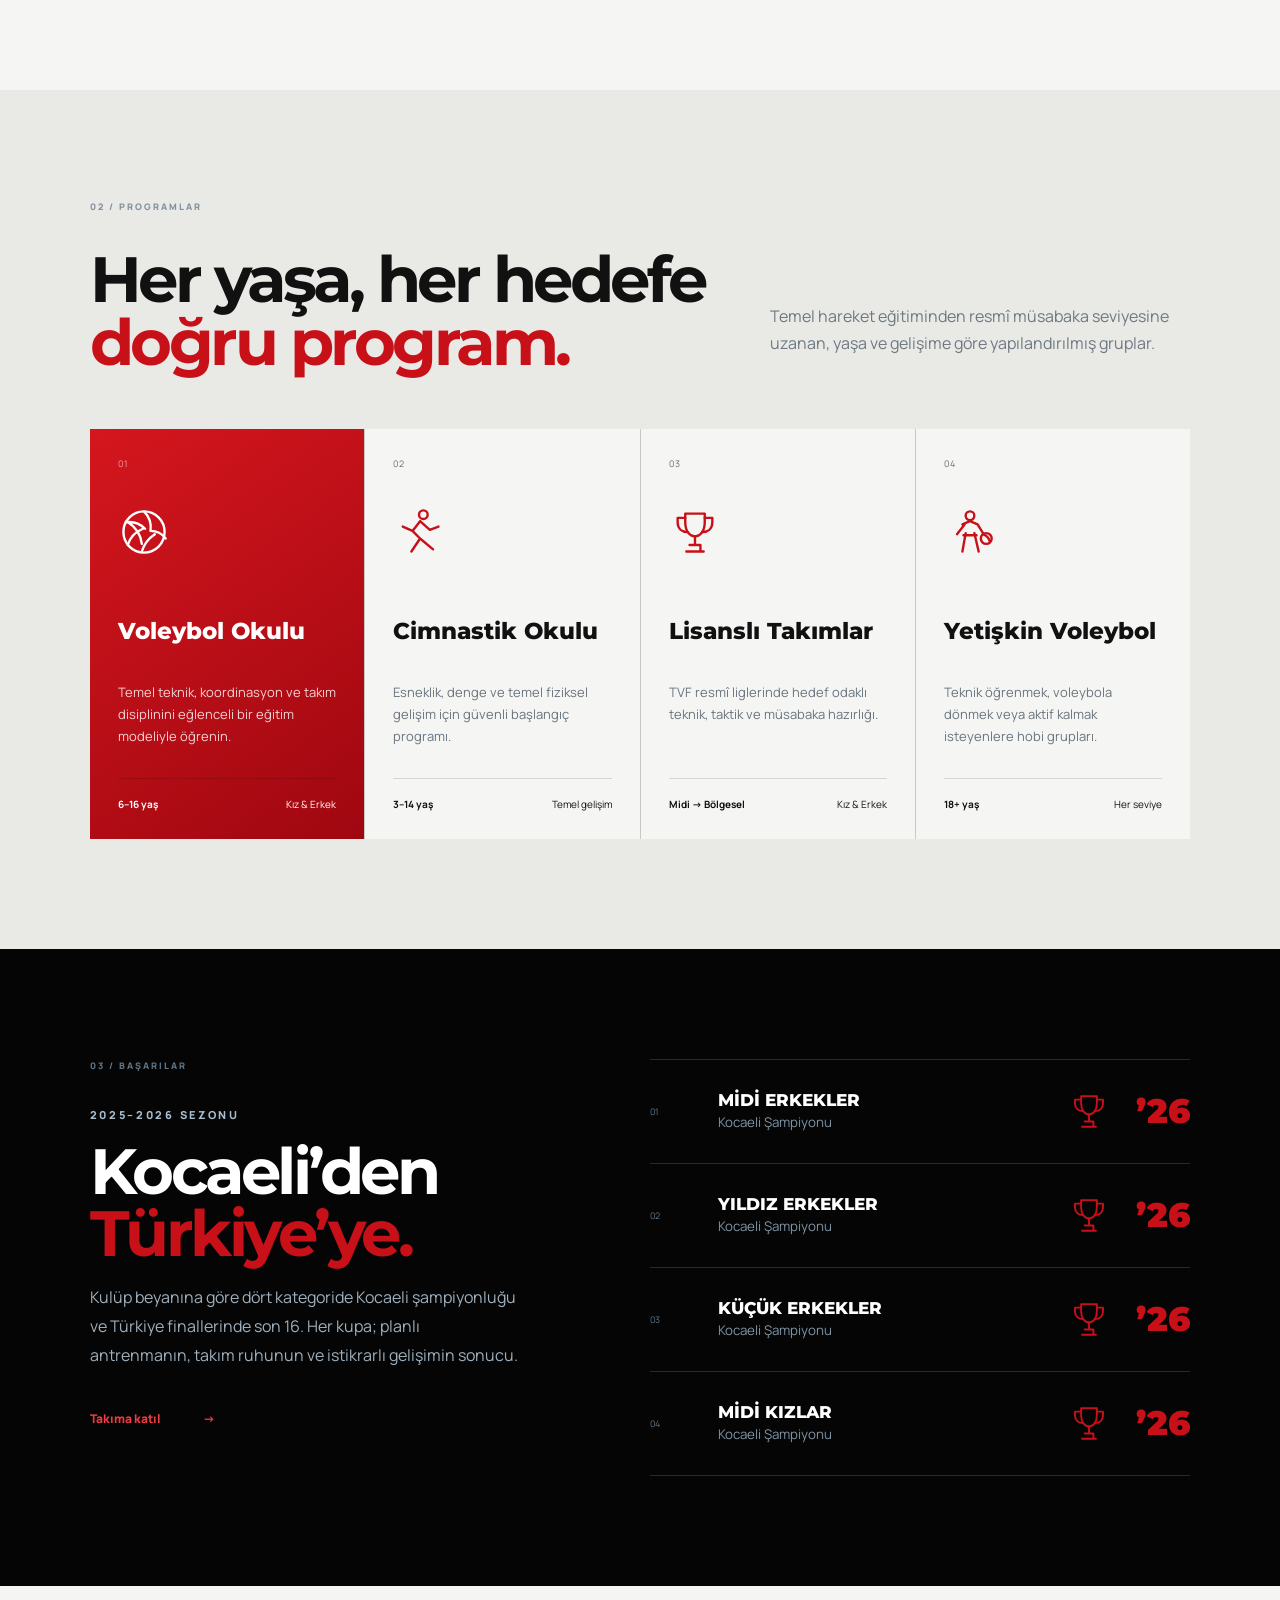
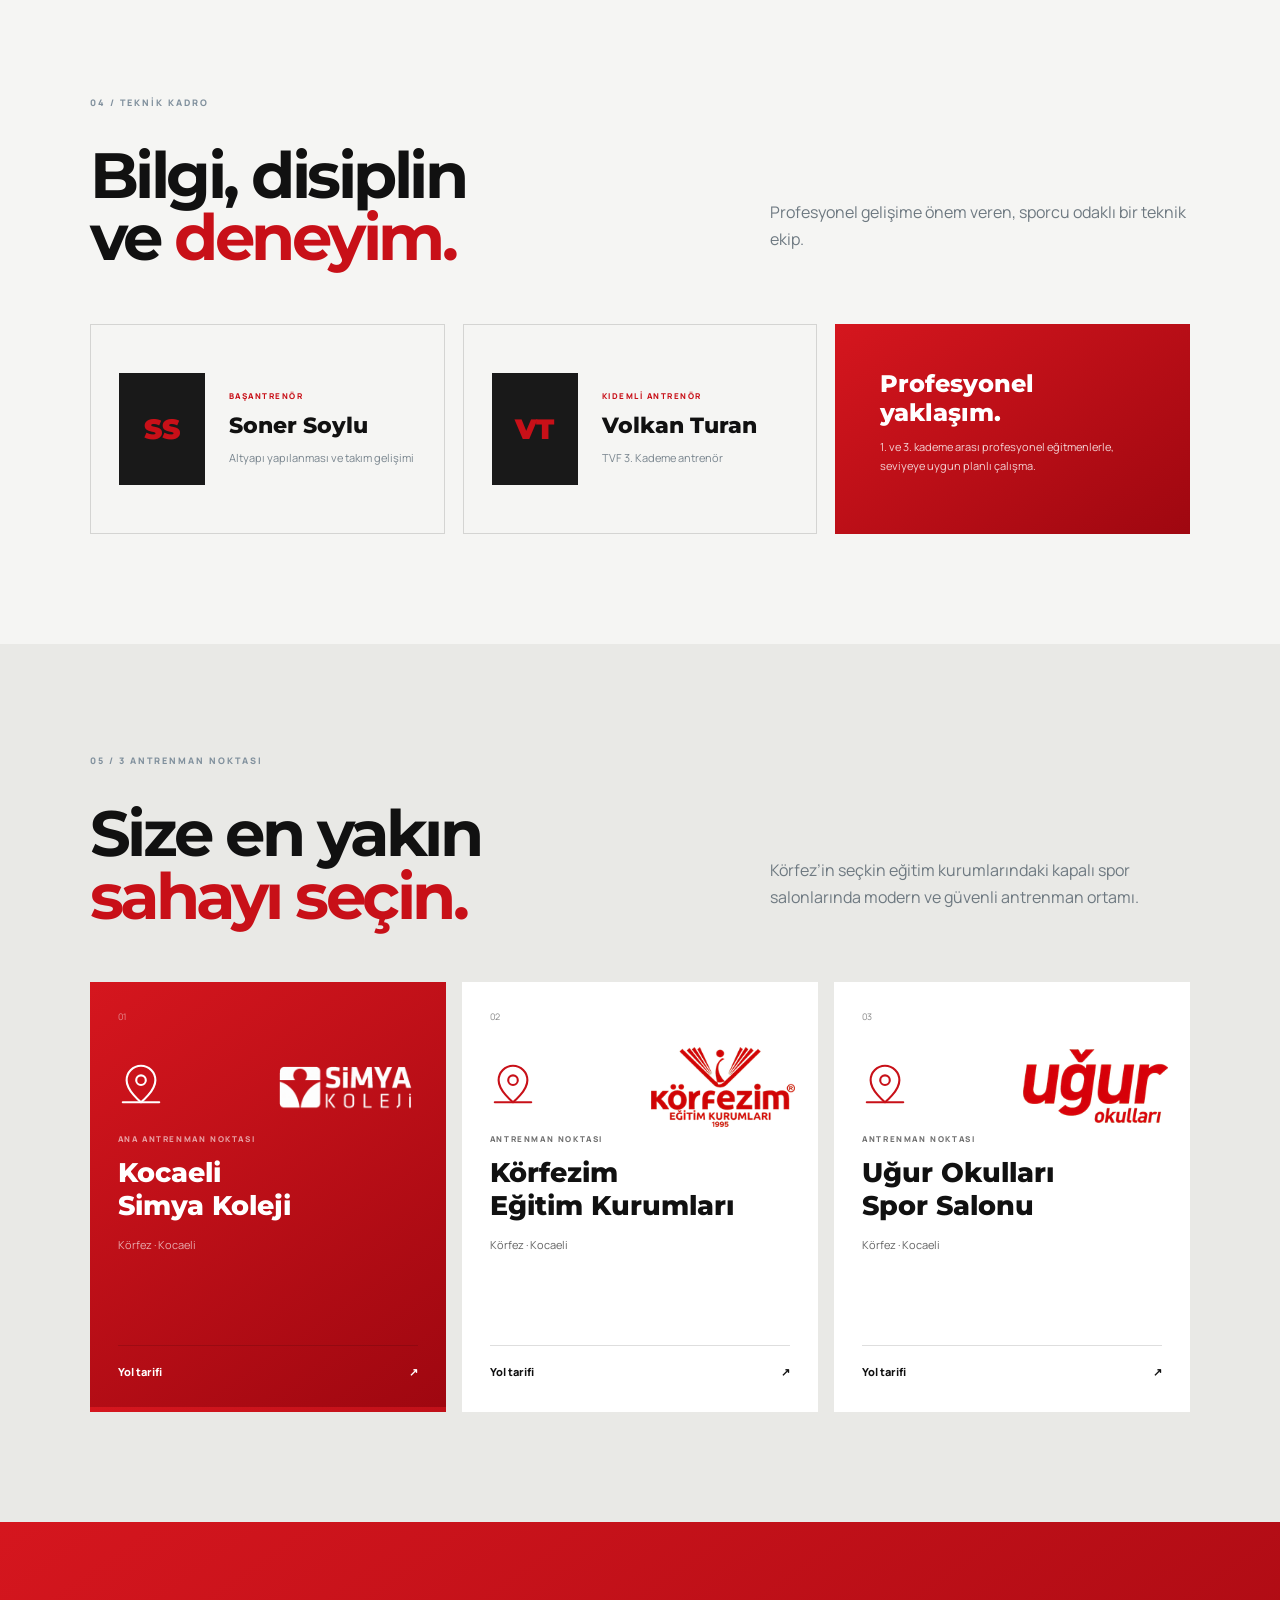
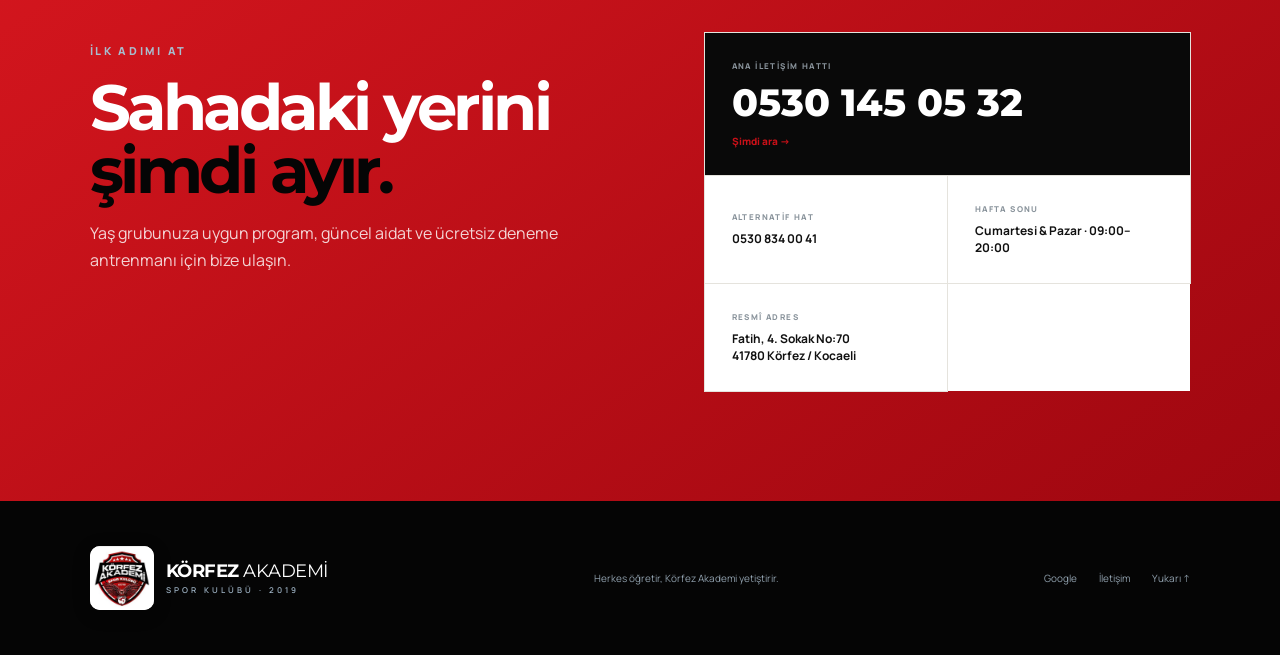
==== commit 922fa884: "Randevu formunu ayrı site sayfasına taşı" ====
--- a/index.html
+++ b/index.html
@@ -9,8 +9,8 @@
   <link rel="preconnect" href="https://fonts.gstatic.com" crossorigin>
   <link href="https://fonts.googleapis.com/css2?family=Manrope:wght@400;500;600;700;800&family=Montserrat:wght@700;800;900&display=swap" rel="stylesheet">
   <link rel="stylesheet" href="styles.css">
-  <link rel="stylesheet" href="brand.css">
-  <link rel="stylesheet" href="mobile.css?v=20260718-3">
+  <link rel="stylesheet" href="brand.css?v=20260718-4">
+  <link rel="stylesheet" href="mobile.css?v=20260718-4">
 </head>
 <body>
   <svg class="icon-sprite" aria-hidden="true">
@@ -27,7 +27,7 @@
     </a>
     <button class="menu-btn" aria-expanded="false" aria-controls="site-nav" aria-label="Menüyü aç"><span></span><span></span></button>
     <nav id="site-nav">
-      <a href="#hakkimizda">Kulüp</a><a href="#branslar">Branşlar</a><a href="#basarilar">Başarılar</a><a href="#subeler">Şubeler</a><a href="#randevu">Randevu</a><a href="#iletisim">İletişim</a>
+      <a href="#hakkimizda">Kulüp</a><a href="#branslar">Branşlar</a><a href="#basarilar">Başarılar</a><a href="#subeler">Şubeler</a><a href="randevu.html">Randevu</a><a href="#iletisim">İletişim</a>
     </nav>
     <a class="header-cta" href="tel:+905301450532">Hemen Ara</a>
   </header>
@@ -40,7 +40,7 @@
         <h1>Sahaya çık.<br><em>Geleceğini</em> yetiştir.</h1>
         <p class="hero-lead">Çocuklar, gençler ve yetişkinler için profesyonel voleybol eğitimi. Yerel liglerden Türkiye finallerine uzanan güçlü bir altyapı.</p>
         <div class="hero-actions">
-          <a class="btn btn-orange" href="#randevu">Ücretsiz deneme al <span>↓</span></a>
+          <a class="btn btn-orange" href="randevu.html">Ücretsiz deneme al <span>→</span></a>
           <a class="btn btn-ghost" href="#subeler">Şubeleri keşfet</a>
         </div>
         <div class="hero-proof"><span class="avatars"><i>06</i><i>16</i><i>+18</i></span><p><strong>Her yaşta gelişim</strong><br>Başlangıçtan lisanslı takıma</p></div>
@@ -102,19 +102,6 @@
       </div>
     </section>
 
-    <section class="appointment section" id="randevu">
-      <div class="appointment-intro">
-        <div class="section-label">06 / RANDEVU</div>
-        <p class="eyebrow dark">ÜCRETSİZ DENEME ANTRENMANI</p>
-        <h2>Sahadaki yerini<br><em>hemen ayır.</em></h2>
-        <p>Formu bu sayfadan ayrılmadan doldurun. Başvurunuzun ardından ekibimiz sizinle iletişime geçsin.</p>
-        <div class="appointment-note"><strong>Form görünmüyor mu?</strong><a href="https://docs.google.com/forms/d/e/1FAIpQLSdoKX0KM5MPPpHvXVLyQ_nyCopHtt8PnUpsLSG7y7KCUBYP7g/viewform" target="_blank" rel="noopener">Yeni sekmede aç ↗</a></div>
-      </div>
-      <div class="appointment-form">
-        <iframe src="https://docs.google.com/forms/d/e/1FAIpQLSdoKX0KM5MPPpHvXVLyQ_nyCopHtt8PnUpsLSG7y7KCUBYP7g/viewform?embedded=true" title="Körfez Akademi randevu formu" loading="lazy">Yükleniyor…</iframe>
-      </div>
-    </section>
-
     <section class="contact section" id="iletisim">
       <div class="contact-title"><p class="eyebrow">İLK ADIMI AT</p><h2>Sahadaki yerini<br><em>şimdi ayır.</em></h2><p>Yaş grubunuza uygun program, güncel aidat ve ücretsiz deneme antrenmanı için bize ulaşın.</p></div>
       <div class="contact-panel"><a class="phone-main" href="tel:+905301450532"><small>ANA İLETİŞİM HATTI</small><strong>0530 145 05 32</strong><span>Şimdi ara →</span></a><a href="tel:+905308340041"><small>ALTERNATİF HAT</small><b>0530 834 00 41</b></a><div><small>HAFTA SONU</small><b>Cumartesi & Pazar · 09:00–20:00</b></div><div><small>RESMÎ ADRES</small><b>Fatih, 4. Sokak No:70<br>41780 Körfez / Kocaeli</b></div></div>
--- a/brand.css
+++ b/brand.css
@@ -56,6 +56,14 @@
 .appointment-note a{color:#c81018;font-weight:800}
 .appointment-form{overflow:hidden;background:#fff;border:1px solid rgba(17,17,17,.12);box-shadow:0 24px 70px rgba(0,0,0,.09)}
 .appointment-form iframe{display:block;width:100%;height:900px;border:0;background:#fff}
+.appointment-page{background:#0a0a0a}
+.appointment-header{position:relative;background:#080808;border-bottom:1px solid rgba(255,255,255,.12)}
+.appointment-main{background:linear-gradient(135deg,#f5f5f3 0 58%,#ececea 58%)}
+.appointment-main .appointment{min-height:calc(100vh - 88px);padding-top:72px}
+.appointment-intro h1{font:900 clamp(48px,5.4vw,78px)/.98 Montserrat;margin:18px 0;letter-spacing:-3.5px;color:#111}
+.appointment-intro h1 em{font-style:normal;color:#c81018}
+.appointment-back{display:inline-block;margin-top:22px;color:#111;font-size:12px;font-weight:800}
+nav a[aria-current="page"]{color:#ef3b42;opacity:1}
 
 
 @media(max-width:900px){
--- a/mobile.css
+++ b/mobile.css
@@ -34,6 +34,7 @@
   .coach-grid{display:block}.coach-grid>*{margin-bottom:12px}.coach-grid article,.coach-grid aside{min-height:170px;padding:22px}.coach-grid article>span{min-width:70px;height:92px}.coach-grid aside{padding:30px}
 
   .appointment{display:block}.appointment-intro{margin-bottom:30px}.appointment-intro h2{font-size:44px}.appointment-intro>p:not(.eyebrow){font-size:13px}.appointment-note{display:block}.appointment-note a{display:block;margin-top:8px}.appointment-form{margin-left:-20px;margin-right:-20px;border-left:0;border-right:0;box-shadow:none}.appointment-form iframe{height:980px}
+  .appointment-page .site-header{position:relative}.appointment-main .appointment{min-height:0;padding-top:52px}.appointment-intro h1{font-size:43px;letter-spacing:-2.2px}.appointment-main{background:#f5f5f3}
 
   .contact{display:block}.contact-title{margin-bottom:36px}.contact-title h2{font-size:46px}.contact-panel{display:block}.contact-panel>*{min-height:94px}.contact-panel .phone-main{min-height:145px}.phone-main strong{font-size:30px}
   footer{padding:42px 20px 88px}.footer-brand img{width:58px;height:58px}footer>div{flex-wrap:wrap;justify-content:center}
